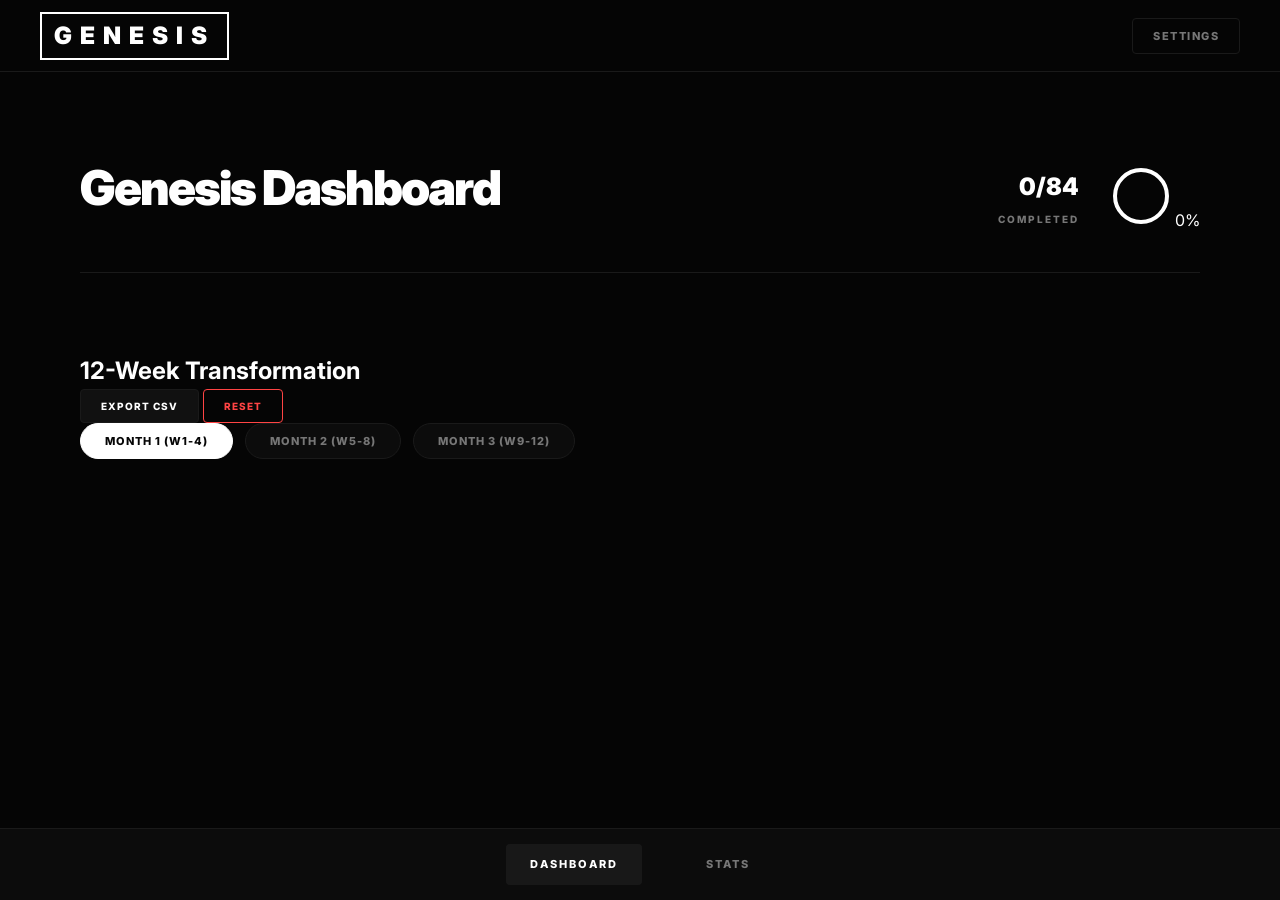
==== index.html @ cfb437d1 "Update UI with Month Tabs and incorporate 12-week plan with YouTube links" ====
<!DOCTYPE html>
<html lang="en">
<head>
    <meta charset="UTF-8">
    <meta name="viewport" content="width=device-width, initial-scale=1.0">
    <title>Genesis</title>
    <link rel="preconnect" href="https://fonts.googleapis.com">
    <link rel="preconnect" href="https://fonts.gstatic.com" crossorigin>
    <link href="https://fonts.googleapis.com/css2?family=Inter:wght@300;400;500;600;700;800&family=JetBrains+Mono:wght@400;500&display=swap" rel="stylesheet">
    <link rel="stylesheet" href="style.css">
    <link rel="manifest" href="manifest.json">
    <meta name="theme-color" content="#050505">
    <link rel="icon" href="https://cdn-icons-png.flaticon.com/512/32/32339.png">
</head>
<body class="dark-theme">
    <div class="app-container">
        <header class="top-navbar">
            <div class="nav-content">
                <div class="logo">
                    <span class="logo-text">GENESIS</span>
                </div>
                
                <div class="nav-actions-right">
                    <button class="nav-item nav-settings-btn" data-view="settings" onclick="if(window.switchView) window.switchView('settings')" title="Settings">
                        Settings
                    </button>
                </div>
            </div>
        </header>

        <!-- Persistent Bottom Navigation for Mobile/Android -->
        <nav class="bottom-nav">
            <a href="#" class="nav-item active" data-view="dashboard">
                <span class="nav-label">Dashboard</span>
            </a>
            <a href="#" class="nav-item" data-view="stats">
                <span class="nav-label">Stats</span>
            </a>
        </nav>

        <main class="main-content">
            <header class="top-header">
                <div class="header-left">
                    <h1>Genesis Dashboard</h1>
                    <p class="date-display" id="current-date"></p>
                </div>
                <div class="header-right">
                    <div class="progress-stats">
                        <div class="stat-group">
                            <span class="stat-value" id="total-completed">0/84</span>
                            <span class="stat-label">Completed</span>
                        </div>
                        <div class="progress-ring-container">
                            <svg class="progress-ring" width="60" height="60">
                                <circle class="progress-ring-bg" stroke="currentColor" stroke-width="4" fill="transparent" r="26" cx="30" cy="30"/>
                                <circle class="progress-ring-fill" id="progress-circle" stroke="currentColor" stroke-width="4" fill="transparent" r="26" cx="30" cy="30" stroke-dasharray="163.36" stroke-dashoffset="163.36"/>
                            </svg>
                            <span class="progress-percentage" id="progress-percent">0%</span>
                        </div>
                    </div>
                </div>
            </header>

            <section class="dashboard-view view-section" id="dashboard-view">
                <div class="view-header">
                    <h2>12-Week Transformation</h2>
                    <div class="view-actions">
                        <button class="btn btn-secondary" id="export-csv">
                            Export CSV
                        </button>
                        <button class="btn btn-danger-outline" id="reset-all">
                            Reset
                        </button>
                    </div>
                </div>

                <div class="month-tabs" id="dashboard-month-tabs">
                    <button class="month-tab active" data-month="1">Month 1 (W1-4)</button>
                    <button class="month-tab" data-month="2">Month 2 (W5-8)</button>
                    <button class="month-tab" data-month="3">Month 3 (W9-12)</button>
                </div>

                <div class="weeks-grid" id="tracker-body">
                    <!-- JS will inject weeks here -->
                </div>
            </section>

            <section class="stats-view view-section" id="stats-view" style="display: none;">
                <div class="view-header">
                    <h2>Performance Analytics</h2>
                </div>
                
                <div class="stats-grid">
                    <div class="stat-card">
                        <div class="stat-card-header">Weekly Consistency</div>
                        <div class="week-chart" id="weekly-consistency-chart">
                            <!-- JS will inject bars -->
                        </div>
                    </div>
                    
                    <div class="stat-card">
                        <div class="stat-card-header">Focus Distribution</div>
                        <div class="focus-list" id="focus-distribution">
                            <!-- JS will inject distribution -->
                        </div>
                    </div>

                    <div class="stat-card total-summary">
                        <div class="summary-item">
                            <span class="summary-label">Total Workouts</span>
                            <span class="summary-value" id="stat-total-workouts">0</span>
                        </div>
                        <div class="summary-item">
                            <span class="summary-label">Completion Rate</span>
                            <span class="summary-value" id="stat-completion-rate">0%</span>
                        </div>
                        <div class="summary-item">
                            <span class="summary-label">Best Streak</span>
                            <span class="summary-value" id="stat-best-streak">0 Days</span>
                        </div>
                    </div>
                </div>
            </section>

            <section class="settings-view view-section" id="settings-view" style="display: none;">
                <div class="view-header">
                    <h2>User Settings</h2>
                </div>

                <div class="settings-container">
                    <div class="settings-group">
                        <h3>Profile</h3>
                        <div class="setting-item">
                            <label>User Name</label>
                            <input type="text" id="user-name-input" placeholder="Enter your name">
                        </div>
                        <div class="setting-item">
                            <label>Fitness Goal</label>
                            <select id="fitness-goal-select">
                                <option value="strength">Strength Building</option>
                                <option value="weight-loss">Weight Loss</option>
                                <option value="endurance">Endurance</option>
                                <option value="maintenance">General Health</option>
                            </select>
                        </div>
                    </div>

                    <div class="settings-group">
                        <h3>Preferences</h3>
                        <div class="setting-item">
                            <span>Theme Mode</span>
                            <button id="theme-toggle" class="theme-toggle">
                                <span class="toggle-icon">Dark Mode</span>
                            </button>
                        </div>
                        <div class="setting-item">
                            <span>Notifications</span>
                            <label class="switch">
                                <input type="checkbox" id="notif-toggle">
                                <span class="slider round"></span>
                            </label>
                        </div>
                        <div class="setting-item">
                            <span>Test Setup</span>
                            <button class="btn btn-secondary" id="test-notif" style="font-size: 10px; padding: 4px 12px;">Send Test Notification</button>
                        </div>
                    </div>

                    <div class="settings-actions">
                        <button class="btn btn-primary" id="save-settings">Save Changes</button>
                    </div>
                </div>
            </section>
        </main>
    </div>

    <!-- Modals -->
    <div id="notes-modal" class="modal">
        <div class="modal-content">
            <div class="modal-header">
                <h3>Add Workout Notes</h3>
                <button class="close-modal">&times;</button>
            </div>
            <div class="modal-body">
                <p id="modal-day-info"></p>
                <textarea id="day-notes" placeholder="How did it go? (Sets, reps, energy levels...)"></textarea>
            </div>
            <div class="modal-footer">
                <button class="btn btn-secondary close-modal">Cancel</button>
                <button class="btn btn-primary" id="save-notes">Save Notes</button>
            </div>
        </div>
    </div>

    <div id="details-modal" class="modal">
        <div class="modal-content">
            <div class="modal-header">
                <h3 id="details-title">Workout Details</h3>
                <button class="close-modal">&times;</button>
            </div>
            <div class="modal-body">
                <div id="exercise-list-container" class="exercise-list">
                    <!-- Exercises will be injected here -->
                </div>
            </div>
            <div class="modal-footer">
                <button class="btn btn-primary close-modal">Got it!</button>
            </div>
        </div>
    </div>

    <script src="script.js"></script>
</body>
</html>
---- style.css ----
:root {
    /* Colors - Genesis Minimalist */
    --bg-primary: #050505;
    --bg-secondary: #0c0c0c;
    --bg-tertiary: #111111;
    --text-primary: #ffffff;
    --text-secondary: #777777;
    --accent: #ffffff;
    --accent-dim: rgba(255, 255, 255, 0.05);
    --success: #00ff88;
    --danger: #ff4444;
    --border: #1a1a1a;
    --shadow: 0 4px 20px rgba(0, 0, 0, 0.5);
    
    /* Layout */
    --radius: 4px;
    --transition: all 0.2s cubic-bezier(0.4, 0, 0.2, 1);
}

.light-theme {
    --bg-primary: #ffffff;
    --bg-secondary: #fafafa;
    --bg-tertiary: #f0f0f0;
    --text-primary: #000000;
    --text-secondary: #888888;
    --accent: #000000;
    --accent-dim: rgba(0, 0, 0, 0.03);
    --border: #eeeeee;
    --shadow: 0 4px 15px rgba(0, 0, 0, 0.05);
}

* {
    margin: 0;
    padding: 0;
    box-sizing: border-box;
    font-family: 'Inter', system-ui, -apple-system, sans-serif;
}

body {
    background-color: var(--bg-primary);
    color: var(--text-primary);
    line-height: 1.5;
    -webkit-font-smoothing: antialiased;
}

/* Navbar */
.top-navbar {
    background-color: var(--bg-primary);
    border-bottom: 1px solid var(--border);
    position: sticky;
    top: 0;
    z-index: 100;
    height: 72px;
    padding: 0 40px;
}

.nav-content {
    max-width: 1200px;
    margin: 0 auto;
    height: 100%;
    display: flex;
    align-items: center;
    justify-content: space-between;
}

.logo {
    font-weight: 900;
    letter-spacing: 8px;
    font-size: 24px;
    color: var(--text-primary);
    text-transform: uppercase;
}

.logo-text {
    border: 2px solid var(--text-primary);
    padding: 4px 12px;
    display: inline-block;
}

/* Bottom Nav Bar (Mobile & Desktop) */
.bottom-nav {
    position: fixed;
    bottom: 0;
    left: 0;
    width: 100%;
    background-color: var(--bg-secondary);
    border-top: 1px solid var(--border);
    height: 72px;
    display: flex;
    justify-content: center;
    align-items: center;
    z-index: 1000;
    gap: 40px;
}

.bottom-nav .nav-item {
    text-decoration: none;
    color: var(--text-secondary);
    font-size: 11px;
    font-weight: 800;
    text-transform: uppercase;
    letter-spacing: 2px;
    transition: var(--transition);
    padding: 12px 24px;
    border-radius: 4px;
}

.bottom-nav .nav-item:hover, .bottom-nav .nav-item.active {
    color: var(--text-primary);
    background-color: var(--accent-dim);
}

.nav-actions-right {
    display: flex;
    align-items: center;
}

.nav-settings-btn {
    background: none;
    border: 1px solid var(--border);
    color: var(--text-secondary);
    padding: 10px 20px;
    border-radius: 4px;
    font-size: 11px;
    font-weight: 800;
    text-transform: uppercase;
    letter-spacing: 1.5px;
    cursor: pointer;
    transition: var(--transition);
}

.nav-settings-btn:hover {
    color: var(--text-primary);
    border-color: var(--text-primary);
    background-color: var(--accent-dim);
}

/* Main Content */
.main-content {
    padding: 80px 40px 120px 40px;
    max-width: 1200px;
    margin: 0 auto;
    width: 100%;
}

.top-header {
    display: flex;
    justify-content: space-between;
    align-items: flex-end;
    margin-bottom: 80px;
    border-bottom: 1px solid var(--border);
    padding-bottom: 40px;
}

h1 {
    font-size: 48px;
    font-weight: 900;
    letter-spacing: -2px;
}

.date-display {
    color: var(--text-secondary);
    font-size: 14px;
    font-weight: 500;
    margin-top: 8px;
}

.progress-stats {
    display: flex;
    align-items: center;
    gap: 32px;
}

.stat-group {
    text-align: right;
}

.stat-value {
    font-size: 24px;
    font-weight: 900;
    display: block;
}

.stat-label {
    font-size: 10px;
    text-transform: uppercase;
    color: var(--text-secondary);
    letter-spacing: 2px;
    font-weight: 800;
}

/* Grid & Cards */
.weeks-grid {
    display: grid;
    grid-template-columns: repeat(auto-fill, minmax(450px, 1fr));
    gap: 40px;
}

.week-container {
    background-color: var(--bg-secondary);
    border: 1px solid var(--border);
    padding: 32px;
    border-radius: var(--radius);
}

.week-container h2 {
    font-size: 11px;
    text-transform: uppercase;
    letter-spacing: 3px;
    margin-bottom: 32px;
    display: flex;
    justify-content: space-between;
    color: var(--text-secondary);
    font-weight: 800;
}

.week-progress-mini {
    color: var(--text-primary);
    background-color: var(--bg-tertiary);
    padding: 4px 12px;
    border-radius: 20px;
}

/* Day Rows */
.day-list {
    display: flex;
    flex-direction: column;
    gap: 12px;
}

.day-row {
    padding: 16px 24px;
    border-radius: 4px;
    display: flex;
    align-items: center;
    gap: 20px;
    cursor: pointer;
    transition: var(--transition);
    border: 1px solid transparent;
    background-color: var(--bg-tertiary);
}

.day-row:hover {
    border-color: var(--text-secondary);
}

.day-row.completed {
    background-color: var(--bg-secondary);
    border-color: var(--border);
    opacity: 0.4;
}

.checkbox-custom {
    width: 20px;
    height: 20px;
    border: 2px solid var(--text-secondary);
    border-radius: 2px;
    display: flex;
    align-items: center;
    justify-content: center;
    transition: var(--transition);
}

.day-row.completed .checkbox-custom {
    background-color: var(--text-primary);
    border-color: var(--text-primary);
}

.checkbox-custom::after {
    content: '';
    width: 4px;
    height: 8px;
    border: solid var(--bg-primary);
    border-width: 0 2px 2px 0;
    transform: rotate(45deg);
    display: none;
    margin-bottom: 2px;
}

.day-row.completed .checkbox-custom::after {
    display: block;
}

.day-content {
    flex-grow: 1;
}

.day-header {
    display: flex;
    justify-content: space-between;
    align-items: center;
}

.day-title {
    font-size: 15px;
    font-weight: 800;
    letter-spacing: -0.3px;
}

.day-focus {
    font-size: 12px;
    color: var(--text-secondary);
    font-weight: 600;
}

.action-btn {
    background: none;
    border: none;
    color: var(--text-secondary);
    font-size: 9px;
    font-weight: 900;
    text-transform: uppercase;
    letter-spacing: 1.5px;
    cursor: pointer;
    padding: 6px 12px;
    border-radius: 2px;
    border: 1px solid var(--border);
}

.action-btn:hover {
    color: var(--text-primary);
    border-color: var(--text-primary);
}

/* Plan View */
.plan-grid {
    display: grid;
    grid-template-columns: 1fr 1fr;
    gap: 32px;
    margin-bottom: 48px;
}

.plan-card {
    background-color: var(--bg-secondary);
    padding: 32px;
    border: 1px solid var(--border);
    border-radius: var(--radius);
}

.plan-card-header {
    font-size: 11px;
    text-transform: uppercase;
    letter-spacing: 2px;
    color: var(--text-secondary);
    font-weight: 800;
    margin-bottom: 24px;
    border-bottom: 1px solid var(--border);
    padding-bottom: 12px;
}

.priority-list {
    list-style: none;
    display: grid;
    grid-template-columns: 1fr 1fr;
    gap: 12px;
}

.priority-list li {
    font-size: 13px;
    font-weight: 700;
    color: var(--text-primary);
}

.priority-list li::before {
    content: "→ ";
    color: var(--text-secondary);
}

.critique-content p {
    font-size: 12px;
    margin-bottom: 8px;
    color: var(--text-secondary);
    line-height: 1.6;
}

.critique-content strong {
    color: var(--text-primary);
}

.weekly-schedule-grid {
    display: grid;
    grid-template-columns: repeat(auto-fill, minmax(280px, 1fr));
    gap: 20px;
}

.schedule-day {
    background-color: var(--bg-tertiary);
    padding: 24px;
    border: 1px solid var(--border);
    border-radius: var(--radius);
}

.day-name {
    font-size: 16px;
    font-weight: 900;
    margin-bottom: 12px;
}

.day-focus-tag {
    font-size: 10px;
    text-transform: uppercase;
    letter-spacing: 1px;
    font-weight: 800;
    background-color: var(--bg-secondary);
    padding: 4px 10px;
    border-radius: 4px;
    display: inline-block;
    margin-bottom: 16px;
    border: 1px solid var(--border);
}

.day-focus-tag.cardio { color: #44aaff; border-color: rgba(68, 170, 255, 0.2); }
.day-focus-tag.recovery { color: #ffaa44; border-color: rgba(255, 170, 68, 0.2); }
.day-focus-tag.rest { color: var(--success); border-color: rgba(0, 255, 136, 0.2); }

.day-exercises {
    font-size: 12px;
    color: var(--text-secondary);
    font-weight: 500;
    line-height: 1.5;
}

/* Stats */
.stats-grid {
    display: grid;
    grid-template-columns: 1fr 1fr;
    gap: 40px;
}

.stat-card {
    background-color: var(--bg-secondary);
    padding: 40px;
    border: 1px solid var(--border);
    border-radius: var(--radius);
}

.stat-card-header {
    font-size: 11px;
    text-transform: uppercase;
    letter-spacing: 2px;
    color: var(--text-secondary);
    font-weight: 800;
    margin-bottom: 32px;
}

.week-chart {
    display: flex;
    align-items: flex-end;
    gap: 8px;
    height: 120px;
}

.chart-bar-container {
    flex: 1;
    height: 100%;
    display: flex;
    flex-direction: column;
    justify-content: flex-end;
}

.chart-bar {
    width: 100%;
    background-color: var(--bg-tertiary);
    transition: var(--transition);
}

.chart-bar.active {
    background-color: var(--text-primary);
}

.chart-label {
    font-size: 9px;
    text-align: center;
    margin-top: 12px;
    color: var(--text-secondary);
    font-weight: 700;
}

.focus-list {
    display: flex;
    flex-direction: column;
    gap: 20px;
}

.focus-item {
    display: flex;
    flex-direction: column;
    gap: 8px;
}

.focus-info {
    display: flex;
    justify-content: space-between;
    font-size: 11px;
    font-weight: 700;
    text-transform: uppercase;
    letter-spacing: 1px;
}

.focus-bar-bg {
    height: 4px;
    background-color: var(--bg-tertiary);
}

.focus-bar-fill {
    height: 100%;
    background-color: var(--text-primary);
    transition: width 0.8s ease;
}

.total-summary {
    display: flex;
    flex-direction: column;
    gap: 24px;
}

.summary-item {
    display: flex;
    justify-content: space-between;
    align-items: center;
    border-bottom: 1px solid var(--border);
    padding-bottom: 12px;
}

.summary-label {
    font-size: 11px;
    text-transform: uppercase;
    letter-spacing: 1px;
    color: var(--text-secondary);
    font-weight: 700;
}

.summary-value {
    font-size: 16px;
    font-weight: 900;
}

/* Settings */
.settings-container {
    display: flex;
    flex-direction: column;
    gap: 40px;
    max-width: 600px;
}

.settings-group {
    background-color: var(--bg-secondary);
    border: 1px solid var(--border);
    padding: 32px;
    border-radius: var(--radius);
}

.settings-group h3 {
    font-size: 11px;
    text-transform: uppercase;
    letter-spacing: 2px;
    color: var(--text-secondary);
    margin-bottom: 32px;
    border-bottom: 1px solid var(--border);
    padding-bottom: 12px;
    font-weight: 800;
}

.setting-item {
    display: flex;
    justify-content: space-between;
    align-items: center;
    margin-bottom: 24px;
}

.setting-item label {
    font-size: 11px;
    text-transform: uppercase;
    letter-spacing: 1px;
    color: var(--text-secondary);
    font-weight: 700;
}

.setting-item input, .setting-item select {
    background-color: var(--bg-tertiary);
    border: 1px solid var(--border);
    color: var(--text-primary);
    padding: 12px;
    border-radius: 4px;
    outline: none;
    font-size: 13px;
    font-weight: 600;
}

.theme-toggle {
    background: var(--bg-tertiary);
    border: 1px solid var(--border);
    color: var(--text-primary);
    padding: 8px 16px;
    border-radius: 4px;
    font-size: 10px;
    font-weight: 800;
    text-transform: uppercase;
    cursor: pointer;
}

.switch {
    position: relative;
    display: inline-block;
    width: 40px;
    height: 20px;
}

.switch input { opacity: 0; width: 0; height: 0; }

.slider {
    position: absolute;
    cursor: pointer;
    top: 0; left: 0; right: 0; bottom: 0;
    background-color: var(--bg-tertiary);
    transition: .4s;
    border: 1px solid var(--border);
}

.slider:before {
    position: absolute;
    content: "";
    height: 12px; width: 12px;
    left: 4px; bottom: 3px;
    background-color: var(--text-secondary);
    transition: .4s;
}

input:checked + .slider { background-color: var(--text-primary); }
input:checked + .slider:before { transform: translateX(18px); background-color: var(--bg-primary); }

.btn-primary {
    background-color: var(--text-primary);
    color: var(--bg-primary);
    border: none;
    padding: 14px 32px;
    font-weight: 900;
    text-transform: uppercase;
    letter-spacing: 2px;
    cursor: pointer;
    border-radius: 4px;
    font-size: 11px;
    transition: var(--transition);
}

.btn-primary:hover {
    background-color: var(--text-secondary);
}

.btn-secondary {
    background-color: var(--bg-tertiary);
    color: var(--text-primary);
    border: 1px solid var(--border);
    padding: 10px 20px;
    font-weight: 800;
    text-transform: uppercase;
    letter-spacing: 1px;
    font-size: 10px;
    border-radius: 4px;
    cursor: pointer;
}

.btn-danger-outline {
    background: none;
    border: 1px solid var(--danger);
    color: var(--danger);
    padding: 10px 20px;
    font-weight: 800;
    text-transform: uppercase;
    letter-spacing: 1px;
    font-size: 10px;
    border-radius: 4px;
    cursor: pointer;
}

/* Modal Styles Enhancements */
.section-label-modal {
    font-size: 11px;
    font-weight: 800;
    color: var(--text-secondary);
    text-transform: uppercase;
    letter-spacing: 2px;
    margin: 24px 0 12px;
    padding-bottom: 8px;
    border-bottom: 1px solid var(--border);
}

.exercise-item-new {
    background-color: var(--bg-tertiary);
    padding: 16px;
    border-radius: 4px;
    margin-bottom: 8px;
    border: 1px solid var(--border);
}

.ex-main-info {
    display: flex;
    justify-content: space-between;
    align-items: flex-start;
    margin-bottom: 4px;
}

.ex-name {
    font-weight: 800;
    font-size: 15px;
    color: var(--text-primary);
}

.ex-detail {
    font-size: 12px;
    color: var(--text-secondary);
    font-weight: 600;
}

.ex-note {
    font-size: 11px;
    color: var(--text-secondary);
    font-style: italic;
    margin-bottom: 12px;
}

.ex-video-link {
    display: inline-flex;
    align-items: center;
    gap: 6px;
    font-size: 10px;
    font-weight: 800;
    text-transform: uppercase;
    letter-spacing: 1px;
    color: #CC0000;
    text-decoration: none;
    background: #FCEBEB;
    padding: 6px 12px;
    border-radius: 20px;
    transition: var(--transition);
    border: none;
    margin-top: 8px;
}

.ex-video-link::before {
    content: "▶";
    font-size: 9px;
}

.ex-video-link:hover {
    background: #F7C1C1;
}

.dark-theme .ex-video-link {
    background: #3a0d0d;
    color: #ff9999;
}

.dark-theme .ex-video-link:hover {
    background: #5a1414;
}

/* Month Tabs */
.month-tabs {
    display: flex;
    gap: 12px;
    margin-bottom: 32px;
    flex-wrap: wrap;
}

.month-tab {
    background-color: var(--bg-secondary);
    border: 1px solid var(--border);
    color: var(--text-secondary);
    padding: 10px 24px;
    border-radius: 24px;
    font-size: 11px;
    font-weight: 800;
    text-transform: uppercase;
    letter-spacing: 1px;
    cursor: pointer;
    transition: var(--transition);
}

.month-tab:hover {
    background-color: var(--bg-tertiary);
    color: var(--text-primary);
}

.month-tab.active {
    background-color: var(--text-primary);
    color: var(--bg-primary);
    border-color: var(--text-primary);
}

.gear-row-modal {
    margin-bottom: 20px;
}

.gear-tag {
    font-size: 10px;
    padding: 2px 8px;
    border-radius: 4px;
    background: var(--bg-tertiary);
    border: 1px solid var(--border);
    color: var(--text-secondary);
    font-weight: 700;
    text-transform: uppercase;
}

.tip-box-modal {
    background: var(--accent-dim);
    border-left: 2px solid var(--text-primary);
    padding: 16px;
    margin-top: 32px;
    font-size: 13px;
    color: var(--text-secondary);
    line-height: 1.6;
    border-radius: 0 4px 4px 0;
}

.rest-block {
    text-align: center;
    padding: 40px 0;
}

/* Modals */
.modal {
    display: none;
    position: fixed;
    top: 0;
    left: 0;
    width: 100%;
    height: 100%;
    background-color: rgba(0, 0, 0, 0.95);
    z-index: 1000;
    overflow-y: auto;
}

.modal-content {
    background-color: var(--bg-primary);
    width: 95%;
    max-width: 600px;
    margin: 60px auto;
    padding: 48px;
    border: 1px solid var(--border);
    border-radius: var(--radius);
}

/* Mobile Navigation & Responsive */
@media (max-width: 768px) {
    .top-navbar { padding: 0 20px; height: 64px; }
    .logo { letter-spacing: 3px; font-size: 16px; }
    .bottom-nav {
        height: 64px;
        gap: 0;
        justify-content: space-around;
    }
    .nav-item { flex: 1; display: flex; align-items: center; justify-content: center; font-size: 9px; padding: 12px 0; }
    .main-content { padding: 40px 20px 100px 20px; }
    .top-header { flex-direction: column; align-items: flex-start; margin-bottom: 40px; }
    h1 { font-size: 32px; }
    .weeks-grid { grid-template-columns: 1fr; }
    .stats-grid { grid-template-columns: 1fr; }
    .plan-grid { grid-template-columns: 1fr; }
    .priority-list { grid-template-columns: 1fr; }
    .modal-content { padding: 32px 24px; margin-top: 40px; }
    .nav-settings-btn { padding: 6px 12px; font-size: 9px; }
}
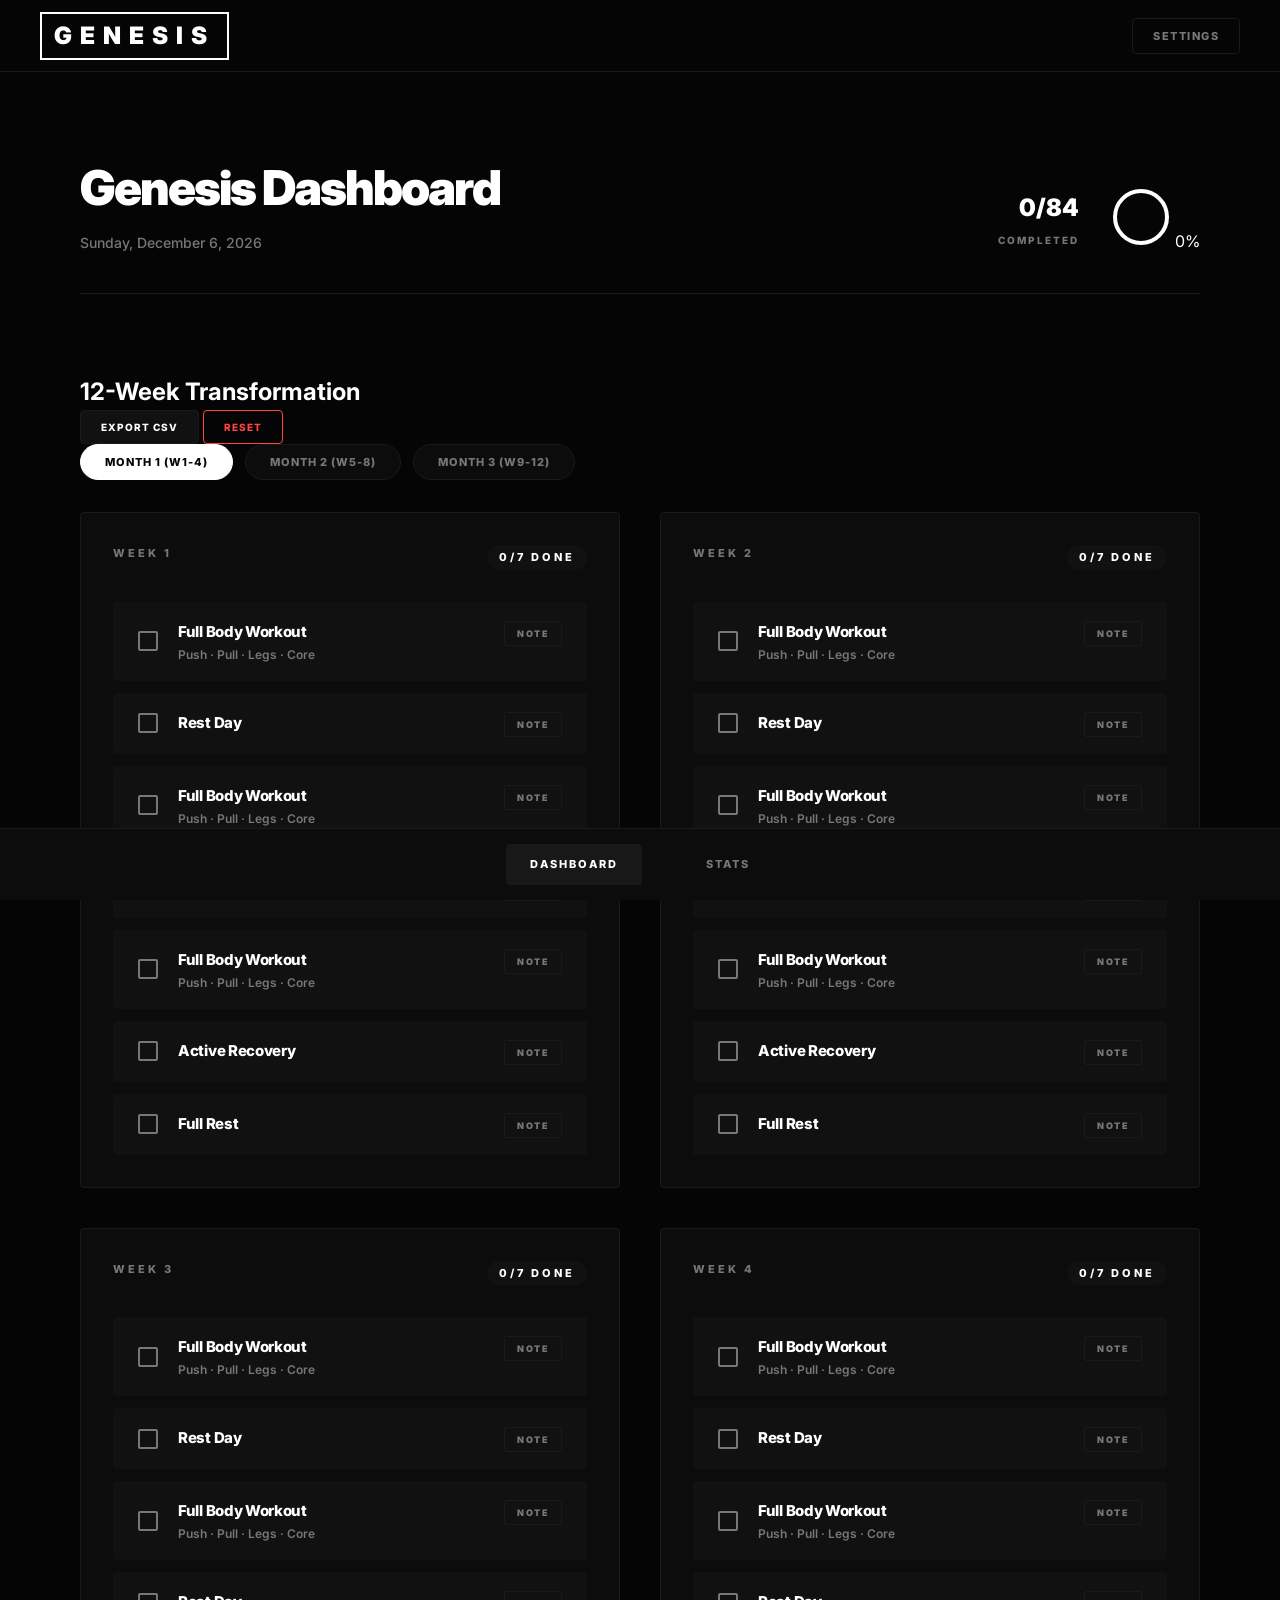
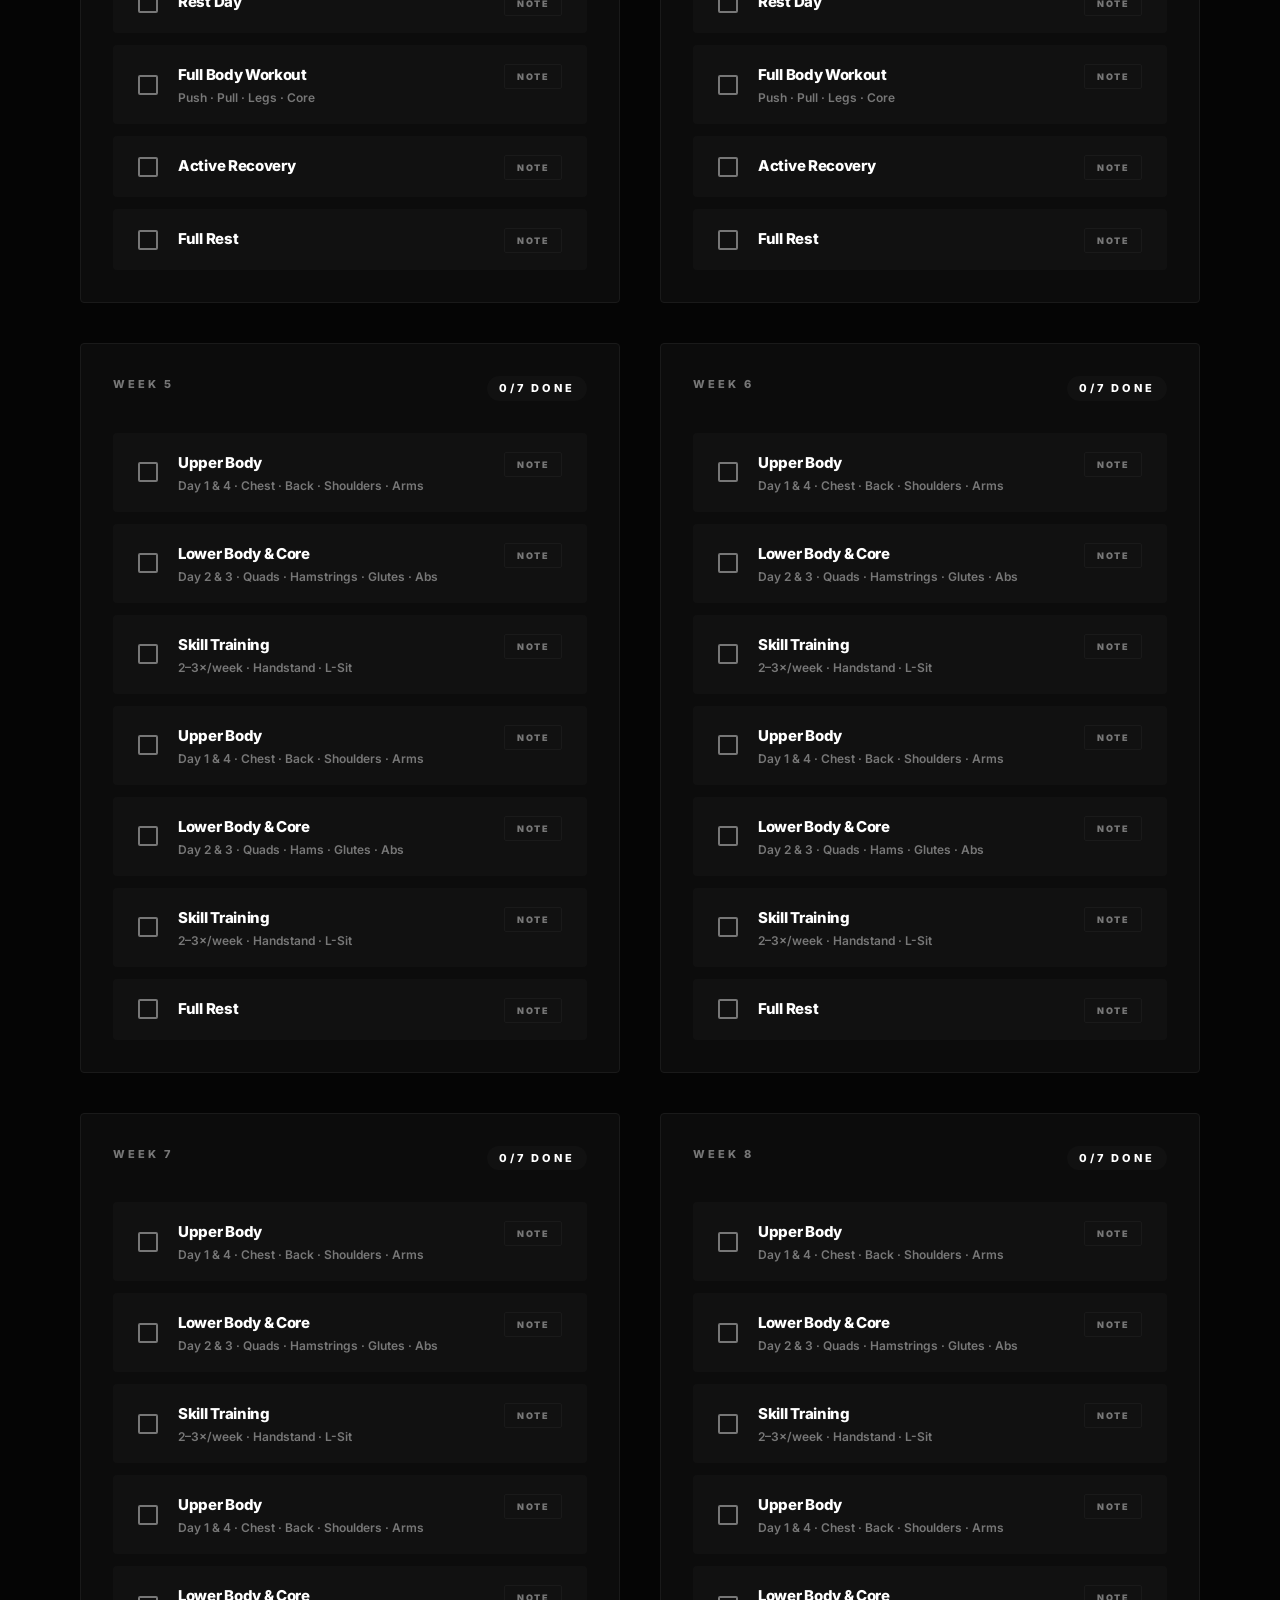
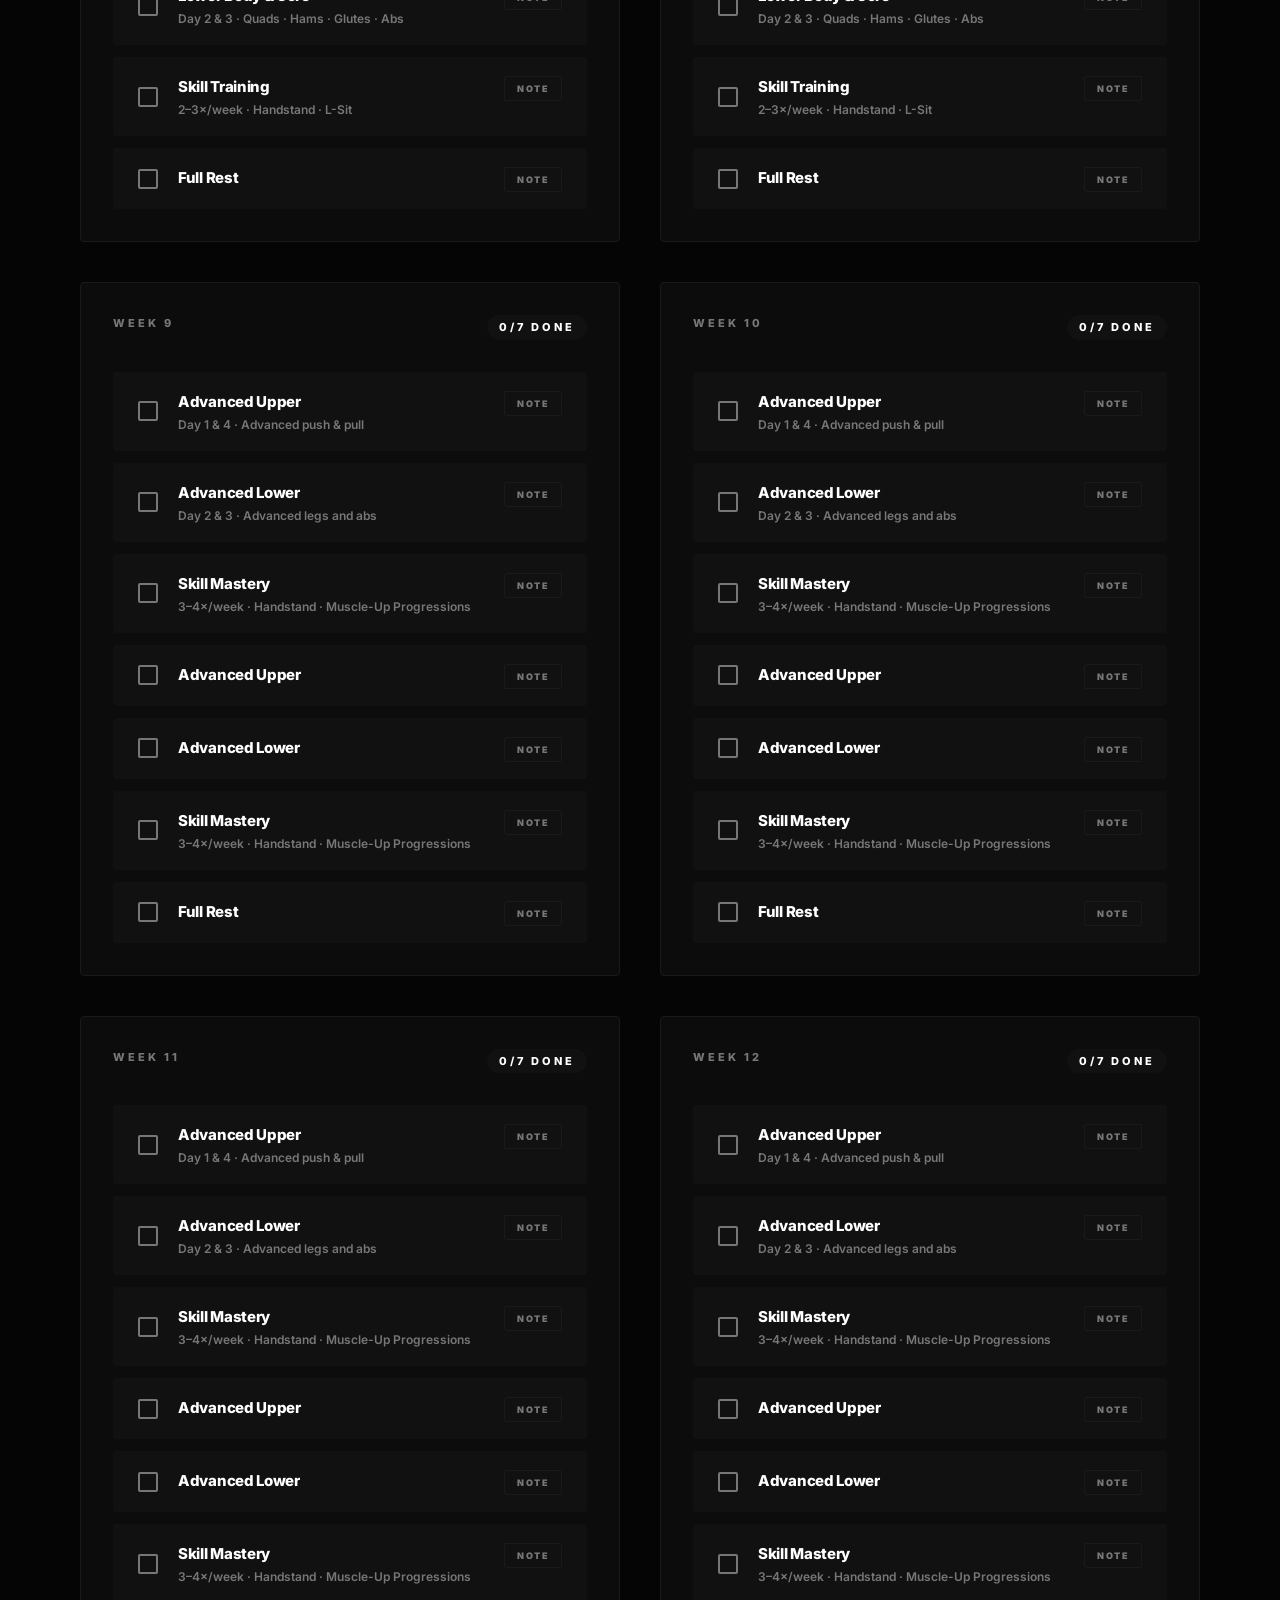
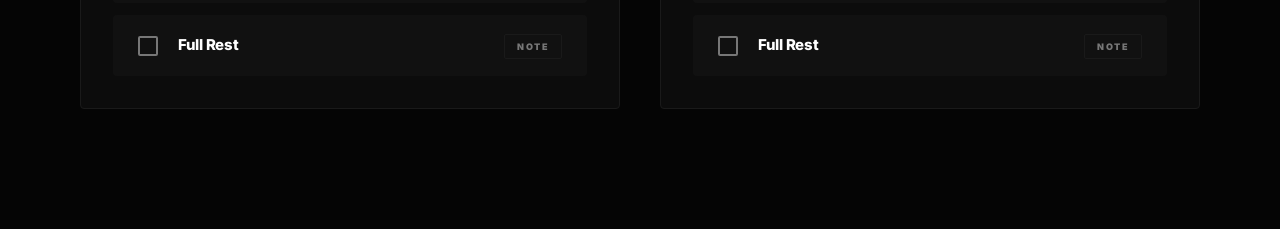
==== commit 3e8a0a1a: "Upgrade to 12-Week Transformation Plan and update documentation" ====
--- a/index.html
+++ b/index.html
@@ -3,7 +3,8 @@
 <head>
     <meta charset="UTF-8">
     <meta name="viewport" content="width=device-width, initial-scale=1.0">
-    <title>Genesis</title>
+    <title>Genesis - 12-Week Transformation</title>
+    <!-- Version 1.1 - 12-Week Transformation Heartbeat -->
     <link rel="preconnect" href="https://fonts.googleapis.com">
     <link rel="preconnect" href="https://fonts.gstatic.com" crossorigin>
     <link href="https://fonts.googleapis.com/css2?family=Inter:wght@300;400;500;600;700;800&family=JetBrains+Mono:wght@400;500&display=swap" rel="stylesheet">
@@ -211,4 +212,4 @@
 
     <script src="script.js"></script>
 </body>
-</html>
+</html>
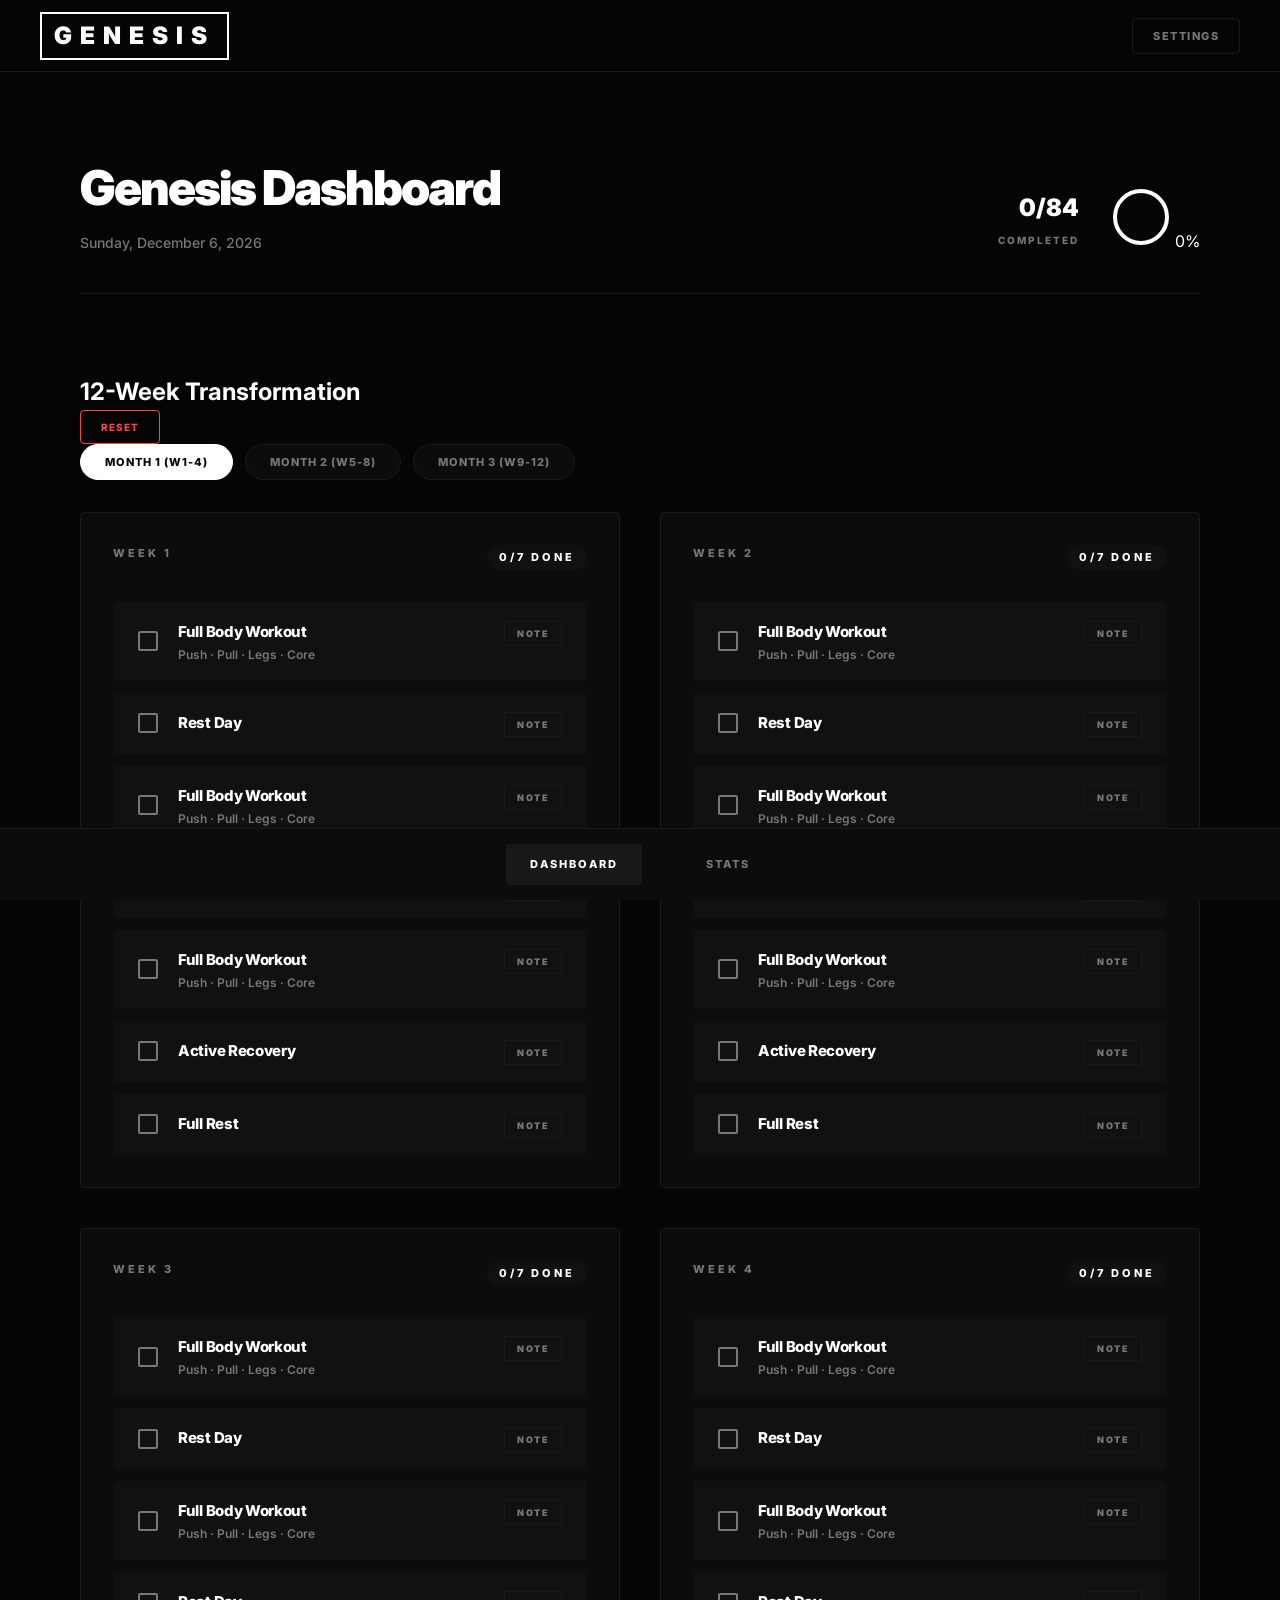
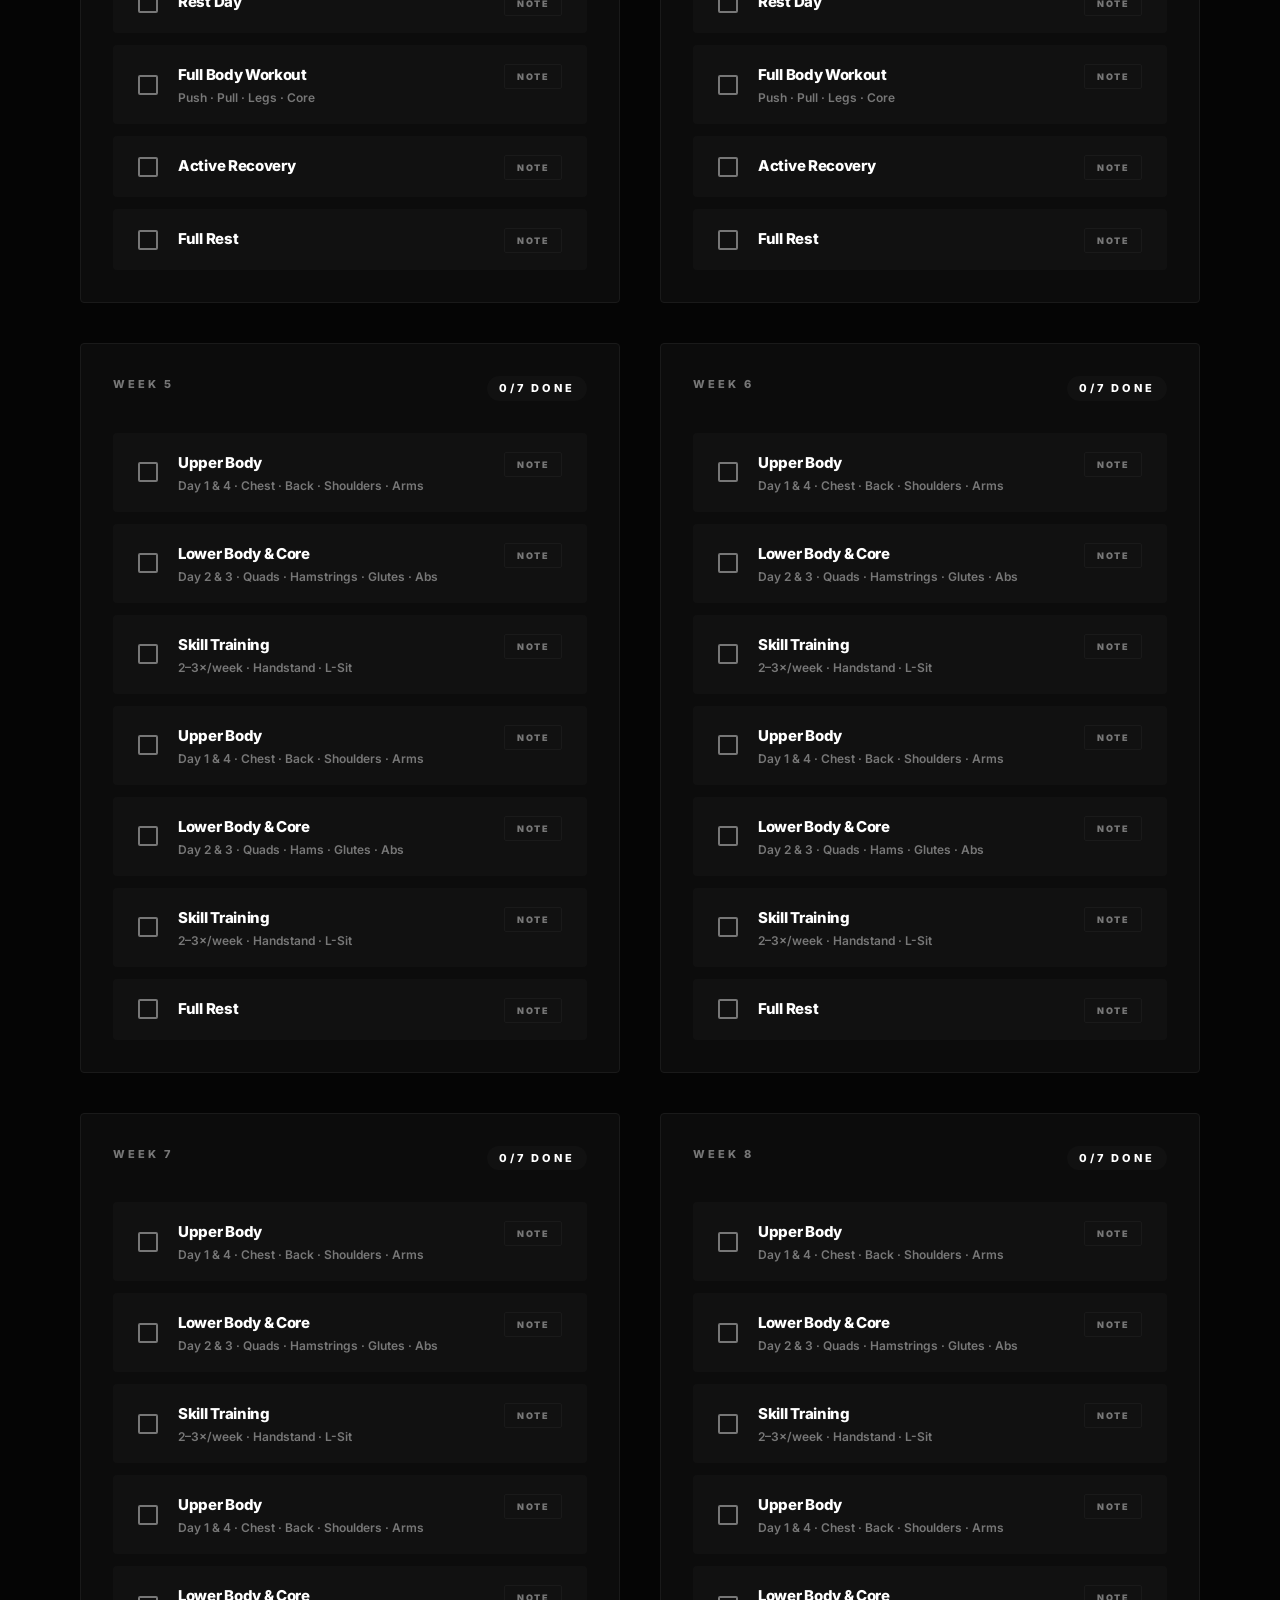
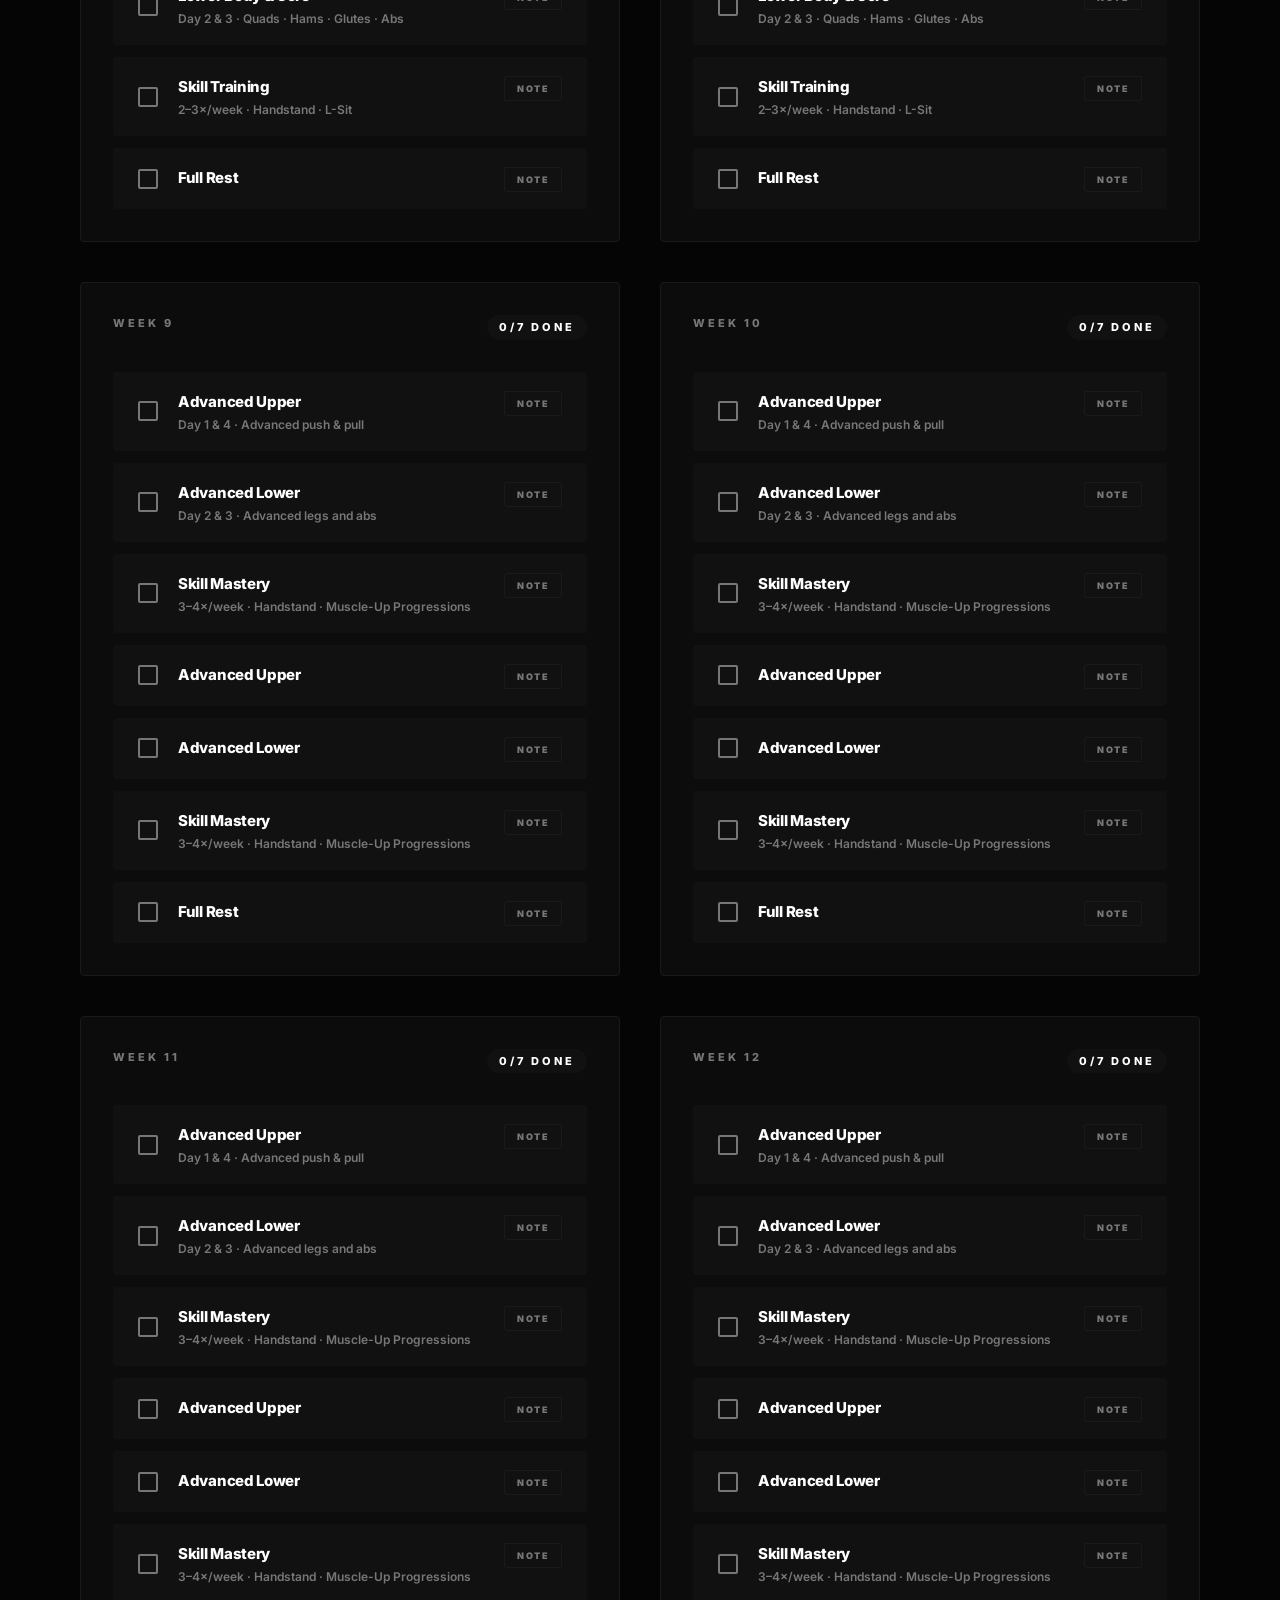
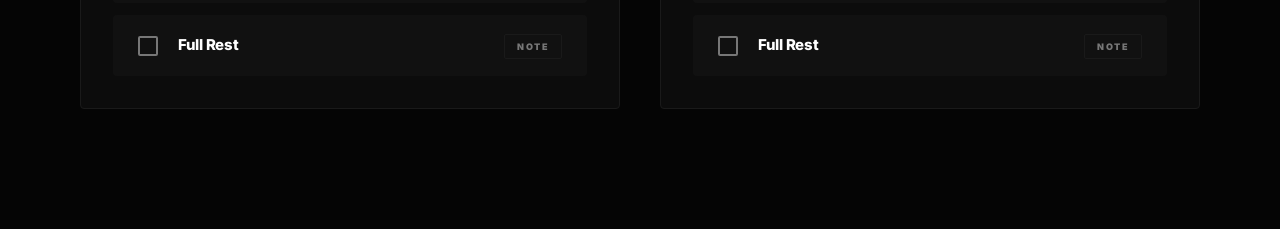
==== commit 01808ace: "Remove Export to CSV feature" ====
--- a/index.html
+++ b/index.html
@@ -66,9 +66,6 @@
                 <div class="view-header">
                     <h2>12-Week Transformation</h2>
                     <div class="view-actions">
-                        <button class="btn btn-secondary" id="export-csv">
-                            Export CSV
-                        </button>
                         <button class="btn btn-danger-outline" id="reset-all">
                             Reset
                         </button>
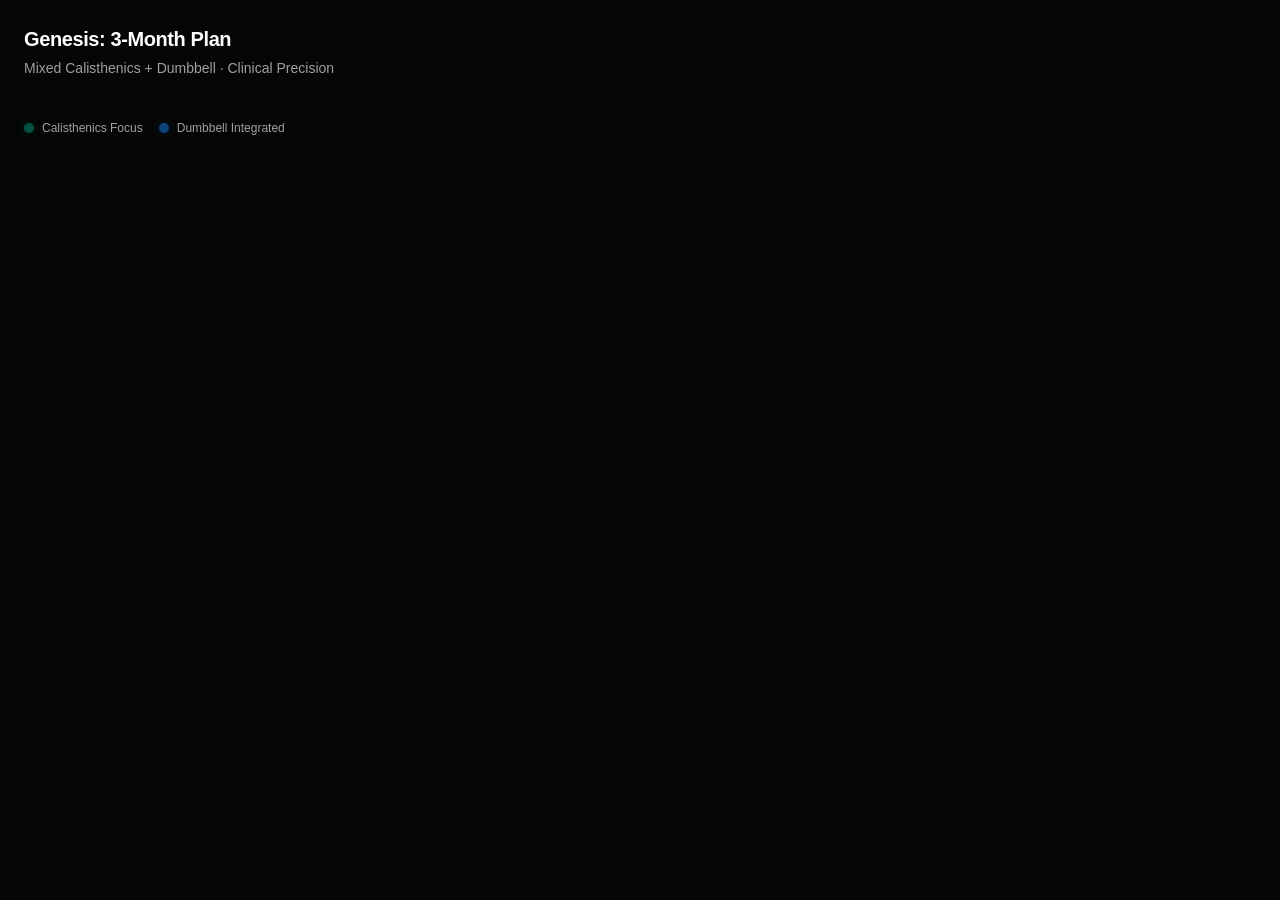
==== commit 886875f0: "Replace index.html with new 3-month plan content" ====
--- a/index.html
+++ b/index.html
@@ -1,212 +1,403 @@
+
 <!DOCTYPE html>
 <html lang="en">
 <head>
-    <meta charset="UTF-8">
-    <meta name="viewport" content="width=device-width, initial-scale=1.0">
-    <title>Genesis - 12-Week Transformation</title>
-    <!-- Version 1.1 - 12-Week Transformation Heartbeat -->
-    <link rel="preconnect" href="https://fonts.googleapis.com">
-    <link rel="preconnect" href="https://fonts.gstatic.com" crossorigin>
-    <link href="https://fonts.googleapis.com/css2?family=Inter:wght@300;400;500;600;700;800&family=JetBrains+Mono:wght@400;500&display=swap" rel="stylesheet">
-    <link rel="stylesheet" href="style.css">
-    <link rel="manifest" href="manifest.json">
-    <meta name="theme-color" content="#050505">
-    <link rel="icon" href="https://cdn-icons-png.flaticon.com/512/32/32339.png">
+<meta charset="UTF-8">
+<meta name="viewport" content="width=device-width, initial-scale=1.0">
+<title>Genesis - 3-Month Calisthenics + Dumbbell Program</title>
+<style>
+:root {
+  --color-background-primary: #050505;
+  --color-background-secondary: #121212;
+  --color-text-primary: #ffffff;
+  --color-text-secondary: #a0a0a0;
+  --color-text-tertiary: #666666;
+  --color-border-primary: #333333;
+  --color-border-secondary: #222222;
+  --color-border-tertiary: #1a1a1a;
+}
+
+* { box-sizing: border-box; margin: 0; padding: 0; }
+body { 
+  font-family: 'Inter', -apple-system, BlinkMacSystemFont, "Segoe UI", Roboto, sans-serif; 
+  padding: 1.5rem; 
+  background-color: var(--color-background-primary);
+  color: var(--color-text-primary);
+  line-height: 1.5;
+}
+
+h1 { font-size: 20px; font-weight: 700; color: var(--color-text-primary); margin-bottom: 4px; letter-spacing: -0.02em; }
+.subtitle { font-size: 14px; color: var(--color-text-secondary); margin-bottom: 2rem; }
+
+.month-tabs { display: flex; gap: 8px; margin-bottom: 1.5rem; flex-wrap: wrap; }
+.mtab { 
+  padding: 8px 18px; 
+  border-radius: 10px; 
+  border: 1px solid var(--color-border-secondary); 
+  font-size: 14px; 
+  cursor: pointer; 
+  background: var(--color-background-secondary); 
+  color: var(--color-text-secondary); 
+  transition: all 0.2s cubic-bezier(0.4, 0, 0.2, 1); 
+}
+.mtab.active { 
+  background: var(--color-text-primary); 
+  color: var(--color-background-primary); 
+  font-weight: 600; 
+  border-color: var(--color-text-primary); 
+}
+
+.day-tabs { display: flex; gap: 8px; margin-bottom: 1.5rem; flex-wrap: wrap; }
+.dtab { 
+  padding: 6px 14px; 
+  border-radius: 8px; 
+  border: 1px solid var(--color-border-secondary); 
+  font-size: 13px; 
+  cursor: pointer; 
+  background: transparent; 
+  color: var(--color-text-secondary); 
+  transition: all 0.2s; 
+}
+.dtab.active { 
+  background: #333; 
+  color: var(--color-text-primary); 
+  font-weight: 600;
+  border-color: #444;
+}
+
+.card { 
+  background: var(--color-background-secondary); 
+  border: 1px solid var(--color-border-tertiary); 
+  border-radius: 16px; 
+  padding: 1.5rem; 
+  margin-bottom: 1.5rem; 
+  box-shadow: 0 4px 24px rgba(0,0,0,0.4);
+}
+
+.freq-row { display: flex; gap: 8px; align-items: center; margin-bottom: 1.25rem; flex-wrap: wrap; }
+.freq-tag { 
+  font-size: 12px; 
+  background: rgba(255,255,255,0.05); 
+  border: 1px solid var(--color-border-secondary); 
+  padding: 4px 12px; 
+  border-radius: 20px; 
+  color: var(--color-text-secondary); 
+  font-weight: 500;
+}
+
+.badge { 
+  display: inline-block; 
+  font-size: 11px; 
+  padding: 3px 10px; 
+  border-radius: 20px; 
+  margin-left: 8px; 
+  text-transform: uppercase;
+  font-weight: 700;
+  letter-spacing: 0.05em;
+}
+.b1 { background: #0C447C; color: #B5D4F4; }
+.b2 { background: #3C3489; color: #CECBF6; }
+.b3 { background: #085041; color: #9FE1CB; }
+
+.table-container {
+  overflow-x: auto;
+  margin-bottom: 1rem;
+  border-radius: 12px;
+  border: 1px solid var(--color-border-tertiary);
+}
+
+table { width: 100%; border-collapse: collapse; min-width: 600px; }
+th { 
+  font-size: 11px; 
+  color: var(--color-text-tertiary); 
+  text-align: left; 
+  padding: 12px 16px; 
+  border-bottom: 1px solid var(--color-border-secondary); 
+  font-weight: 600; 
+  text-transform: uppercase;
+  letter-spacing: 0.1em;
+  background: rgba(255,255,255,0.02);
+}
+td { 
+  font-size: 14px; 
+  color: var(--color-text-primary); 
+  padding: 16px; 
+  border-bottom: 1px solid var(--color-border-tertiary); 
+  vertical-align: top; 
+}
+tr:last-child td { border-bottom: none; }
+tr:hover td { background: rgba(255,255,255,0.01); }
+
+.ex-name-cell { display: flex; flex-direction: column; gap: 6px; }
+.ex-name { font-weight: 600; }
+.note { font-size: 12px; color: var(--color-text-secondary); line-height: 1.4; }
+
+.src-db { font-size: 10px; background: rgba(12, 68, 124, 0.3); color: #B5D4F4; padding: 2px 8px; border-radius: 20px; display: inline-block; font-weight: 600; }
+.src-cal { font-size: 10px; background: rgba(8, 80, 65, 0.3); color: #9FE1CB; padding: 2px 8px; border-radius: 20px; display: inline-block; font-weight: 600; }
+
+a.yt { 
+  display: inline-flex; 
+  align-items: center; 
+  gap: 6px; 
+  font-size: 12px; 
+  color: #ff4d4d; 
+  text-decoration: none; 
+  background: rgba(255, 77, 77, 0.1); 
+  padding: 5px 12px; 
+  border-radius: 8px; 
+  transition: all 0.2s;
+  font-weight: 500;
+}
+a.yt:hover { background: rgba(255, 77, 77, 0.2); transform: translateY(-1px); }
+
+.tip-box { 
+  background: rgba(83, 74, 183, 0.1); 
+  border-left: 3px solid #534AB7; 
+  border-radius: 4px 12px 12px 4px; 
+  padding: 1.25rem; 
+  font-size: 14px; 
+  color: var(--color-text-secondary); 
+  line-height: 1.6; 
+  margin-top: 1rem; 
+}
+.tip-box strong { color: var(--color-text-primary); }
+
+.legend { display: flex; gap: 16px; flex-wrap: wrap; margin-bottom: 1.5rem; padding: 0.5rem 0; }
+.legend-item { display: flex; align-items: center; gap: 8px; font-size: 12px; color: var(--color-text-secondary); font-weight: 500; }
+.dot-db { width: 10px; height: 10px; border-radius: 50%; background: #0C447C; box-shadow: 0 0 10px rgba(12,68,124,0.5); }
+.dot-cal { width: 10px; height: 10px; border-radius: 50%; background: #085041; box-shadow: 0 0 10px rgba(8,80,65,0.5); }
+
+@media (max-width: 600px) {
+  body { padding: 1rem; }
+  .card { padding: 1.25rem; }
+  td, th { padding: 12px; }
+  .mtab { padding: 6px 14px; font-size: 13px; }
+}
+</style>
 </head>
-<body class="dark-theme">
-    <div class="app-container">
-        <header class="top-navbar">
-            <div class="nav-content">
-                <div class="logo">
-                    <span class="logo-text">GENESIS</span>
-                </div>
-                
-                <div class="nav-actions-right">
-                    <button class="nav-item nav-settings-btn" data-view="settings" onclick="if(window.switchView) window.switchView('settings')" title="Settings">
-                        Settings
-                    </button>
-                </div>
-            </div>
-        </header>
-
-        <!-- Persistent Bottom Navigation for Mobile/Android -->
-        <nav class="bottom-nav">
-            <a href="#" class="nav-item active" data-view="dashboard">
-                <span class="nav-label">Dashboard</span>
-            </a>
-            <a href="#" class="nav-item" data-view="stats">
-                <span class="nav-label">Stats</span>
-            </a>
-        </nav>
-
-        <main class="main-content">
-            <header class="top-header">
-                <div class="header-left">
-                    <h1>Genesis Dashboard</h1>
-                    <p class="date-display" id="current-date"></p>
-                </div>
-                <div class="header-right">
-                    <div class="progress-stats">
-                        <div class="stat-group">
-                            <span class="stat-value" id="total-completed">0/84</span>
-                            <span class="stat-label">Completed</span>
-                        </div>
-                        <div class="progress-ring-container">
-                            <svg class="progress-ring" width="60" height="60">
-                                <circle class="progress-ring-bg" stroke="currentColor" stroke-width="4" fill="transparent" r="26" cx="30" cy="30"/>
-                                <circle class="progress-ring-fill" id="progress-circle" stroke="currentColor" stroke-width="4" fill="transparent" r="26" cx="30" cy="30" stroke-dasharray="163.36" stroke-dashoffset="163.36"/>
-                            </svg>
-                            <span class="progress-percentage" id="progress-percent">0%</span>
-                        </div>
-                    </div>
-                </div>
-            </header>
-
-            <section class="dashboard-view view-section" id="dashboard-view">
-                <div class="view-header">
-                    <h2>12-Week Transformation</h2>
-                    <div class="view-actions">
-                        <button class="btn btn-danger-outline" id="reset-all">
-                            Reset
-                        </button>
-                    </div>
-                </div>
-
-                <div class="month-tabs" id="dashboard-month-tabs">
-                    <button class="month-tab active" data-month="1">Month 1 (W1-4)</button>
-                    <button class="month-tab" data-month="2">Month 2 (W5-8)</button>
-                    <button class="month-tab" data-month="3">Month 3 (W9-12)</button>
-                </div>
-
-                <div class="weeks-grid" id="tracker-body">
-                    <!-- JS will inject weeks here -->
-                </div>
-            </section>
-
-            <section class="stats-view view-section" id="stats-view" style="display: none;">
-                <div class="view-header">
-                    <h2>Performance Analytics</h2>
-                </div>
-                
-                <div class="stats-grid">
-                    <div class="stat-card">
-                        <div class="stat-card-header">Weekly Consistency</div>
-                        <div class="week-chart" id="weekly-consistency-chart">
-                            <!-- JS will inject bars -->
-                        </div>
-                    </div>
-                    
-                    <div class="stat-card">
-                        <div class="stat-card-header">Focus Distribution</div>
-                        <div class="focus-list" id="focus-distribution">
-                            <!-- JS will inject distribution -->
-                        </div>
-                    </div>
-
-                    <div class="stat-card total-summary">
-                        <div class="summary-item">
-                            <span class="summary-label">Total Workouts</span>
-                            <span class="summary-value" id="stat-total-workouts">0</span>
-                        </div>
-                        <div class="summary-item">
-                            <span class="summary-label">Completion Rate</span>
-                            <span class="summary-value" id="stat-completion-rate">0%</span>
-                        </div>
-                        <div class="summary-item">
-                            <span class="summary-label">Best Streak</span>
-                            <span class="summary-value" id="stat-best-streak">0 Days</span>
-                        </div>
-                    </div>
-                </div>
-            </section>
-
-            <section class="settings-view view-section" id="settings-view" style="display: none;">
-                <div class="view-header">
-                    <h2>User Settings</h2>
-                </div>
-
-                <div class="settings-container">
-                    <div class="settings-group">
-                        <h3>Profile</h3>
-                        <div class="setting-item">
-                            <label>User Name</label>
-                            <input type="text" id="user-name-input" placeholder="Enter your name">
-                        </div>
-                        <div class="setting-item">
-                            <label>Fitness Goal</label>
-                            <select id="fitness-goal-select">
-                                <option value="strength">Strength Building</option>
-                                <option value="weight-loss">Weight Loss</option>
-                                <option value="endurance">Endurance</option>
-                                <option value="maintenance">General Health</option>
-                            </select>
-                        </div>
-                    </div>
-
-                    <div class="settings-group">
-                        <h3>Preferences</h3>
-                        <div class="setting-item">
-                            <span>Theme Mode</span>
-                            <button id="theme-toggle" class="theme-toggle">
-                                <span class="toggle-icon">Dark Mode</span>
-                            </button>
-                        </div>
-                        <div class="setting-item">
-                            <span>Notifications</span>
-                            <label class="switch">
-                                <input type="checkbox" id="notif-toggle">
-                                <span class="slider round"></span>
-                            </label>
-                        </div>
-                        <div class="setting-item">
-                            <span>Test Setup</span>
-                            <button class="btn btn-secondary" id="test-notif" style="font-size: 10px; padding: 4px 12px;">Send Test Notification</button>
-                        </div>
-                    </div>
-
-                    <div class="settings-actions">
-                        <button class="btn btn-primary" id="save-settings">Save Changes</button>
-                    </div>
-                </div>
-            </section>
-        </main>
-    </div>
-
-    <!-- Modals -->
-    <div id="notes-modal" class="modal">
-        <div class="modal-content">
-            <div class="modal-header">
-                <h3>Add Workout Notes</h3>
-                <button class="close-modal">&times;</button>
-            </div>
-            <div class="modal-body">
-                <p id="modal-day-info"></p>
-                <textarea id="day-notes" placeholder="How did it go? (Sets, reps, energy levels...)"></textarea>
-            </div>
-            <div class="modal-footer">
-                <button class="btn btn-secondary close-modal">Cancel</button>
-                <button class="btn btn-primary" id="save-notes">Save Notes</button>
-            </div>
+<body>
+
+<header>
+  <h1>Genesis: 3-Month Plan</h1>
+  <p class="subtitle">Mixed Calisthenics + Dumbbell · Clinical Precision</p>
+</header>
+
+<div class="legend">
+  <div class="legend-item"><div class="dot-cal"></div> Calisthenics Focus</div>
+  <div class="legend-item"><div class="dot-db"></div> Dumbbell Integrated</div>
+</div>
+
+<nav class="month-tabs" id="mtabs"></nav>
+<div id="mcontent"></div>
+
+<script>
+const DB = "dumbbell";
+const CAL = "calisthenics";
+
+const data = {
+  months: [
+    {
+      label: "Month 1", badge: "b1", badgeText: "Foundation",
+      title: "Weeks 1–4 · Full Body",
+      freq: ["3×/week", "Mon · Wed · Fri"],
+      tip: "<strong>Form First:</strong> Your barbell weights go up to 16kg total. For Month 1 dumbbells, use 2kg–3kg for isolation moves (curls, raises) and 5kg for compound moves (rows, press). Focus on form — this month builds the base for everything that follows.",
+      days: [
+        {
+          label: "Full Body",
+          title: "Full Body Workout", sub: "All muscle groups · Mon / Wed / Fri",
+          exercises: [
+            { name: "Warm-up", sets: "—", reps: "5–10 min", note: "Jumping jacks, high knees, arm circles", src: CAL, link: null },
+            { name: "Push-ups", sets: "3", reps: "8–12", note: "Keep body straight, core tight", src: CAL, link: "https://www.youtube.com/watch?v=IODxDxX7oi4", lt: "Tutorial" },
+            { name: "Dumbbell Floor Press", sets: "3", reps: "10", note: "5kg each hand · 3 sec lowering · replaces bench", src: DB, link: "https://www.youtube.com/watch?v=uUGDRwge4F8", lt: "Tutorial" },
+            { name: "Pull-ups / Rows", sets: "3", reps: "5–8", note: "Use band for pull-ups if needed", src: CAL, link: "https://www.youtube.com/watch?v=Y3ntNsIS2Q8", lt: "Pull-ups", link2: "https://www.youtube.com/watch?v=GdyhjXlxE-U", lt2: "Inverted Rows" },
+            { name: "DB Bent-Over Row", sets: "3", reps: "10", note: "5kg · hinge at hips · elbows back", src: DB, link: "https://www.youtube.com/watch?v=6TSP1TRMUzs", lt: "Tutorial" },
+            { name: "Squats", sets: "3", reps: "15–20", note: "Knees track over toes", src: CAL, link: "https://www.youtube.com/watch?v=xqvCmoLULNY", lt: "Tutorial" },
+            { name: "DB Goblet Squat", sets: "3", reps: "12", note: "5kg · adds load to squat pattern", src: DB, link: "https://www.youtube.com/watch?v=MxEiRCDbMaA", lt: "Tutorial" },
+            { name: "Lunges", sets: "3", reps: "10–15", note: "Torso upright", src: CAL, link: "https://www.youtube.com/watch?v=wrwwXE_x-pQ", lt: "Tutorial" },
+            { name: "DB Lateral Raise", sets: "3", reps: "12", note: "2kg · slow and controlled", src: DB, link: "https://www.youtube.com/watch?v=3VcKaXpzqRo", lt: "Tutorial" },
+            { name: "Plank", sets: "3", reps: "30–60s", note: "Full core engagement", src: CAL, link: "https://www.youtube.com/watch?v=ASdvN_XEl_c", lt: "Tutorial" },
+            { name: "DB Bicep Curl", sets: "3", reps: "12", note: "3kg · slow squeeze at top", src: DB, link: "https://www.youtube.com/watch?v=ykJmrZ5v0Oo", lt: "Tutorial" },
+            { name: "Cool down", sets: "—", reps: "5–10 min", note: "Stretch all worked muscles", src: CAL, link: null },
+          ]
+        }
+      ]
+    },
+    {
+      label: "Month 2", badge: "b2", badgeText: "Intensity",
+      title: "Weeks 5–8 · Split Routine",
+      freq: ["4×/week", "Mon · Tue · Thu · Fri"],
+      tip: "<strong>Progressive Overload:</strong> Increase dumbbell weight slightly this month — move to 5kg for isolation moves and use both 5kg dumbbells (10kg total) for rows and presses. Add 1 rep per set each week on every exercise.",
+      days: [
+        {
+          label: "Upper (Day 1 & 4)",
+          title: "Upper Body", sub: "Chest · Back · Shoulders · Arms",
+          exercises: [
+            { name: "Warm-up", sets: "—", reps: "5–10 min", note: "Jogging, arm swings, dynamic stretches", src: CAL, link: null },
+            { name: "Push-ups", sets: "4", reps: "10–15", note: "Elbows tucked slightly", src: CAL, link: "https://www.youtube.com/watch?v=IODxDxX7oi4", lt: "Tutorial" },
+            { name: "Dumbbell Floor Press", sets: "4", reps: "10", note: "5kg · slow eccentric", src: DB, link: "https://www.youtube.com/watch?v=uUGDRwge4F8", lt: "Tutorial" },
+            { name: "Pull-ups", sets: "4", reps: "6–10", note: "Band assist if needed", src: CAL, link: "https://www.youtube.com/watch?v=Y3ntNsIS2Q8", lt: "Tutorial" },
+            { name: "DB Bent-Over Row", sets: "4", reps: "10", note: "5kg each hand", src: DB, link: "https://www.youtube.com/watch?v=6TSP1TRMUzs", lt: "Tutorial" },
+            { name: "Pike Push-ups", sets: "3", reps: "8–12", note: "Elevate hips for shoulders", src: CAL, link: "https://www.youtube.com/watch?v=x7_I5SUAd00", lt: "Tutorial" },
+            { name: "DB Shoulder Press", sets: "3", reps: "10", note: "3kg or 5kg · seated or standing", src: DB, link: "https://www.youtube.com/watch?v=qEwKCR5JCog", lt: "Tutorial" },
+            { name: "Dips", sets: "4", reps: "10–15", note: "Parallel bars or bench", src: CAL, link: "https://www.youtube.com/watch?v=l41SoWZiowI", lt: "Tutorial" },
+            { name: "DB Tricep Ext.", sets: "3", reps: "12", note: "3kg · elbows close to head", src: DB, link: "https://www.youtube.com/watch?v=-Vyt2QdsR7I", lt: "Tutorial" },
+            { name: "Plank to Push-up", sets: "3", reps: "10–15", note: "Core tight", src: CAL, link: "https://www.youtube.com/watch?v=56vUOad6Irs", lt: "Tutorial" },
+            { name: "DB Lateral Raise", sets: "3", reps: "12", note: "3kg · shoulder width", src: DB, link: "https://www.youtube.com/watch?v=3VcKaXpzqRo", lt: "Tutorial" },
+            { name: "Cool down", sets: "—", reps: "5–10 min", note: "Arms, shoulders, chest stretch", src: CAL, link: null },
+          ]
+        },
+        {
+          label: "Lower + Core (Day 2 & 3)",
+          title: "Lower Body & Core", sub: "Quads · Hamstrings · Glutes · Abs",
+          exercises: [
+            { name: "Warm-up", sets: "—", reps: "5–10 min", note: "Leg swings, hip circles, light jog", src: CAL, link: null },
+            { name: "Squats", sets: "4", reps: "20–25", note: "Knees over toes", src: CAL, link: "https://www.youtube.com/watch?v=xqvCmoLULNY", lt: "Tutorial" },
+            { name: "DB Goblet Squat", sets: "4", reps: "12", note: "5kg · deeper than bodyweight", src: DB, link: "https://www.youtube.com/watch?v=MxEiRCDbMaA", lt: "Tutorial" },
+            { name: "Lunges", sets: "4", reps: "15–20", note: "Upright torso", src: CAL, link: "https://www.youtube.com/watch?v=wrwwXE_x-pQ", lt: "Tutorial" },
+            { name: "DB Romanian DL", sets: "3", reps: "10", note: "5kg · feel hamstring stretch", src: DB, link: "https://www.youtube.com/watch?v=JCXUYuzwNrM", lt: "Tutorial" },
+            { name: "Glute Bridges", sets: "3", reps: "20–25", note: "Squeeze at top", src: CAL, link: "https://www.youtube.com/watch?v=wPM8icPu6H8", lt: "Tutorial" },
+            { name: "Calf Raises", sets: "3", reps: "20–25", note: "Hold 5kg each for load", src: DB, link: "https://www.youtube.com/watch?v=gwLzBJYoWlI", lt: "Tutorial" },
+            { name: "Hanging Leg Raise", sets: "3", reps: "8–12", note: "Pull-up bar · legs straight", src: CAL, link: "https://www.youtube.com/watch?v=Pr1ieGZ5atk", lt: "Tutorial" },
+            { name: "Russian Twists", sets: "3", reps: "20/side", note: "Hold dumbbell 2kg for extra load", src: DB, link: "https://www.youtube.com/watch?v=JyUqwkVpsi8", lt: "Tutorial" },
+            { name: "Cool down", sets: "—", reps: "5–10 min", note: "Hamstrings, glutes, quads", src: CAL, link: null },
+          ]
+        },
+        {
+          label: "Skill Training",
+          title: "Skill Training", sub: "2–3×/week · After main session",
+          exercises: [
+            { name: "Handstand Prac.", sets: "3", reps: "20–30s", note: "Wall-assisted", src: CAL, link: "https://www.youtube.com/watch?v=eFmjckKXEoA", lt: "Tutorial" },
+            { name: "L-Sit Progress.", sets: "3", reps: "10–15s", note: "Floor or parallettes", src: CAL, link: "https://www.youtube.com/watch?v=HxDP7SqggpI", lt: "Tutorial" },
+            { name: "DB Wrist Curl", sets: "2", reps: "15", note: "2kg · builds grip for L-sit", src: DB, link: "https://www.youtube.com/watch?v=_MaXaFr6sHo", lt: "Tutorial" },
+          ]
+        }
+      ]
+    },
+    {
+      label: "Month 3", badge: "b3", badgeText: "Advanced",
+      title: "Weeks 9–12 · Advanced Mastery",
+      freq: ["4–5×/week"],
+      tip: "<strong>Elite Performance:</strong> By now you should be comfortable with 5kg dumbbells. Try moving to 5kg + 3kg (8kg) on rows and RDLs. The advanced calisthenics moves (archer push-up, pistol squat) require extreme focus.",
+      days: [
+        {
+          label: "Upper (Day 1 & 4)",
+          title: "Upper Body", sub: "Advanced push & pull",
+          exercises: [
+            { name: "Warm-up", sets: "—", reps: "5–10 min", note: "Jump rope, dynamic stretches", src: CAL, link: null },
+            { name: "Decline Push-ups", sets: "4", reps: "10–15", note: "Feet elevated on chair or box", src: CAL, link: "https://www.youtube.com/watch?v=SKPab2YC8BE", lt: "Tutorial" },
+            { name: "DB Incline Press", sets: "4", reps: "10", note: "5kg · prop torso at angle", src: DB, link: "https://www.youtube.com/watch?v=uUGDRwge4F8", lt: "Tutorial" },
+            { name: "Pull-ups", sets: "4", reps: "8–12", note: "Full range of motion", src: CAL, link: "https://www.youtube.com/watch?v=Y3ntNsIS2Q8", lt: "Tutorial" },
+            { name: "DB Hammer Curl", sets: "3", reps: "12", note: "3kg or 5kg · builds thickness", src: DB, link: "https://www.youtube.com/watch?v=zC3nLlEvin4", lt: "Tutorial" },
+            { name: "Archer Push-ups", sets: "3", reps: "6–10", note: "One arm takes most load", src: CAL, link: "https://www.youtube.com/watch?v=MxVbNel13Ek", lt: "Tutorial" },
+            { name: "Dips", sets: "4", reps: "10–15", note: "Deep range of motion", src: CAL, link: "https://www.youtube.com/watch?v=l41SoWZiowI", lt: "Tutorial" },
+            { name: "DB Rear Delt Fly", sets: "3", reps: "12", note: "2kg · bent forward", src: DB, link: "https://www.youtube.com/watch?v=EA7u4Q_8HQ0", lt: "Tutorial" },
+            { name: "Plank to Push-up", sets: "3", reps: "15–20", note: "Core tight throughout", src: CAL, link: "https://www.youtube.com/watch?v=56vUOad6Irs", lt: "Tutorial" },
+            { name: "DB Lateral Raise", sets: "3", reps: "12", note: "3kg or 5kg", src: DB, link: "https://www.youtube.com/watch?v=3VcKaXpzqRo", lt: "Tutorial" },
+            { name: "Cool down", sets: "—", reps: "5–10 min", note: "Upper body stretches", src: CAL, link: null },
+          ]
+        },
+        {
+          label: "Lower + Core (Day 2 & 3)",
+          title: "Lower Body & Core", sub: "Advanced legs and abs",
+          exercises: [
+            { name: "Warm-up", sets: "—", reps: "5–10 min", note: "Leg swings, hip circles", src: CAL, link: null },
+            { name: "Pistol Squats", sets: "4", reps: "6–10", note: "Hold door frame for balance", src: CAL, link: "https://www.youtube.com/watch?v=tiA23NSUm7A", lt: "Tutorial" },
+            { name: "DB Bulgarian Split", sets: "4", reps: "10–15", note: "Hold 5kg each · rear foot up", src: DB, link: "https://www.youtube.com/shorts/9p5e2BSvoLs", lt: "Tutorial" },
+            { name: "DB Romanian DL", sets: "4", reps: "10", note: "5kg each · slow and deep", src: DB, link: "https://www.youtube.com/watch?v=JCXUYuzwNrM", lt: "Tutorial" },
+            { name: "Single-Leg Bridge", sets: "3", reps: "15–20", note: "Squeeze glutes hard at top", src: CAL, link: "https://www.youtube.com/watch?v=3NXv0Nany-Q", lt: "Tutorial" },
+            { name: "Calf Raises", sets: "3", reps: "25–30", note: "Hold 5kg dumbbells", src: DB, link: "https://www.youtube.com/watch?v=c5Kv6-fnTj8", lt: "Tutorial" },
+            { name: "Hanging Leg Raise", sets: "3", reps: "10–15", note: "Straight legs · slow down", src: CAL, link: "https://www.youtube.com/watch?v=EYe6dc_i4L0", lt: "Tutorial" },
+            { name: "Windshield Wipers", sets: "3", reps: "10–15", note: "Shoulders pinned down", src: CAL, link: "https://www.youtube.com/watch?v=ygwS-vtkhew", lt: "Tutorial" },
+            { name: "DB Russian Twists", sets: "3", reps: "20/side", note: "3kg or 5kg · controlled", src: DB, link: "https://www.youtube.com/watch?v=JyUqwkVpsi8", lt: "Tutorial" },
+            { name: "Cool down", sets: "—", reps: "5–10 min", note: "Quads, hamstrings, flexors", src: CAL, link: null },
+          ]
+        },
+        {
+          label: "Skill Mastery",
+          title: "Skill Mastery", sub: "Muscle-Up & Handstand focus",
+          exercises: [
+            { name: "Handstand Hold", sets: "3", reps: "20–30s", note: "Wall to freestanding", src: CAL, link: "https://www.youtube.com/watch?v=X9fRDlIeGTU", lt: "Tutorial" },
+            { name: "L-Sit Hold", sets: "3", reps: "10–20s", note: "Focus on compression", src: CAL, link: "https://www.youtube.com/watch?v=eywCpp0p7lg", lt: "Tutorial" },
+            { name: "Muscle-Up Prog.", sets: "3", reps: "3–5", note: "Band-assisted or jumping", src: CAL, link: "https://www.youtube.com/watch?v=6v6IsZcvqCA", lt: "Tutorial" },
+            { name: "DB Wrist Curl", sets: "2", reps: "15", note: "2kg · grip for muscle-up", src: DB, link: "https://www.youtube.com/watch?v=_MaXaFr6sHo", lt: "Tutorial" },
+          ]
+        }
+      ]
+    }
+  ]
+};
+
+let am = 0, ad = 0;
+
+function renderAll() {
+  const mtabs = document.getElementById('mtabs');
+  mtabs.innerHTML = data.months.map((m, i) =>
+    `<button class="mtab ${i===am?'active':''}" onclick="setM(${i})">${m.label}</button>`
+  ).join('');
+  
+  const m = data.months[am];
+  document.getElementById('mcontent').innerHTML = `
+    <div class="card">
+      <div style="display:flex;align-items:center;justify-content:space-between;margin-bottom:1rem;flex-wrap:wrap;gap:10px;">
+        <div style="display:flex;align-items:center;">
+          <span style="font-size:18px;font-weight:700;color:var(--color-text-primary)">${m.title}</span>
+          <span class="badge ${m.badge}">${m.badgeText}</span>
         </div>
-    </div>
-
-    <div id="details-modal" class="modal">
-        <div class="modal-content">
-            <div class="modal-header">
-                <h3 id="details-title">Workout Details</h3>
-                <button class="close-modal">&times;</button>
-            </div>
-            <div class="modal-body">
-                <div id="exercise-list-container" class="exercise-list">
-                    <!-- Exercises will be injected here -->
-                </div>
-            </div>
-            <div class="modal-footer">
-                <button class="btn btn-primary close-modal">Got it!</button>
-            </div>
-        </div>
-    </div>
-
-    <script src="script.js"></script>
+        <div class="freq-row" style="margin-bottom:0">${m.freq.map(f=>`<span class="freq-tag">${f}</span>`).join('')}</div>
+      </div>
+      <div class="day-tabs" id="dtabs"></div>
+      <div id="dcontent"></div>
+      <div class="tip-box">💡 ${m.tip}</div>
+    </div>`;
+  renderDayTabs();
+  renderDay();
+}
+
+function renderDayTabs() {
+  const m = data.months[am];
+  document.getElementById('dtabs').innerHTML = m.days.map((d,i) =>
+    `<button class="dtab ${i===ad?'active':''}" onclick="setD(${i})">${d.label}</button>`
+  ).join('');
+}
+
+function renderDay() {
+  const d = data.months[am].days[ad];
+  let rows = d.exercises.map(e => {
+    const srcBadge = e.src === DB
+      ? `<span class="src-db">dumbbell</span>`
+      : `<span class="src-cal">calisthenics</span>`;
+    let vid = '—';
+    if (e.link && e.link2) {
+      vid = \`<a class="yt" href="\${e.link}" target="_blank">▶ \${e.lt}</a><div style="height:6px"></div><a class="yt" href="\${e.link2}" target="_blank">▶ \${e.lt2}</a>\`;
+    } else if (e.link) {
+      vid = \`<a class="yt" href="\${e.link}" target="_blank">▶ \${e.lt}</a>\`;
+    }
+    return \`<tr>
+      <td class="ex-name-cell">
+        <span class="ex-name">\${e.name}</span>
+        <div>\${srcBadge}</div>
+        <div class="note">\${e.note}</div>
+      </td>
+      <td style="font-weight:700;color:#fff">\${e.sets}</td>
+      <td style="font-weight:500">\${e.reps}</td>
+      <td>\${vid}</td>
+    </tr>\`;
+  }).join('');
+
+  document.getElementById('dcontent').innerHTML = `
+    <div style="font-size:15px;font-weight:700;color:var(--color-text-primary);margin-bottom:4px;margin-top:1rem">\${d.title}</div>
+    <div style="font-size:13px;color:var(--color-text-secondary);margin-bottom:1.25rem">\${d.sub}</div>
+    <div class="table-container">
+      <table>
+        <thead><tr><th>Exercise</th><th>Sets</th><th>Reps</th><th>Video</th></tr></thead>
+        <tbody>\${rows}</tbody>
+      </table>
+    </div>`;
+}
+
+function setM(i) { am=i; ad=0; renderAll(); }
+function setD(i) { ad=i; renderDayTabs(); renderDay(); }
+renderAll();
+</script>
 </body>
-</html>+</html>
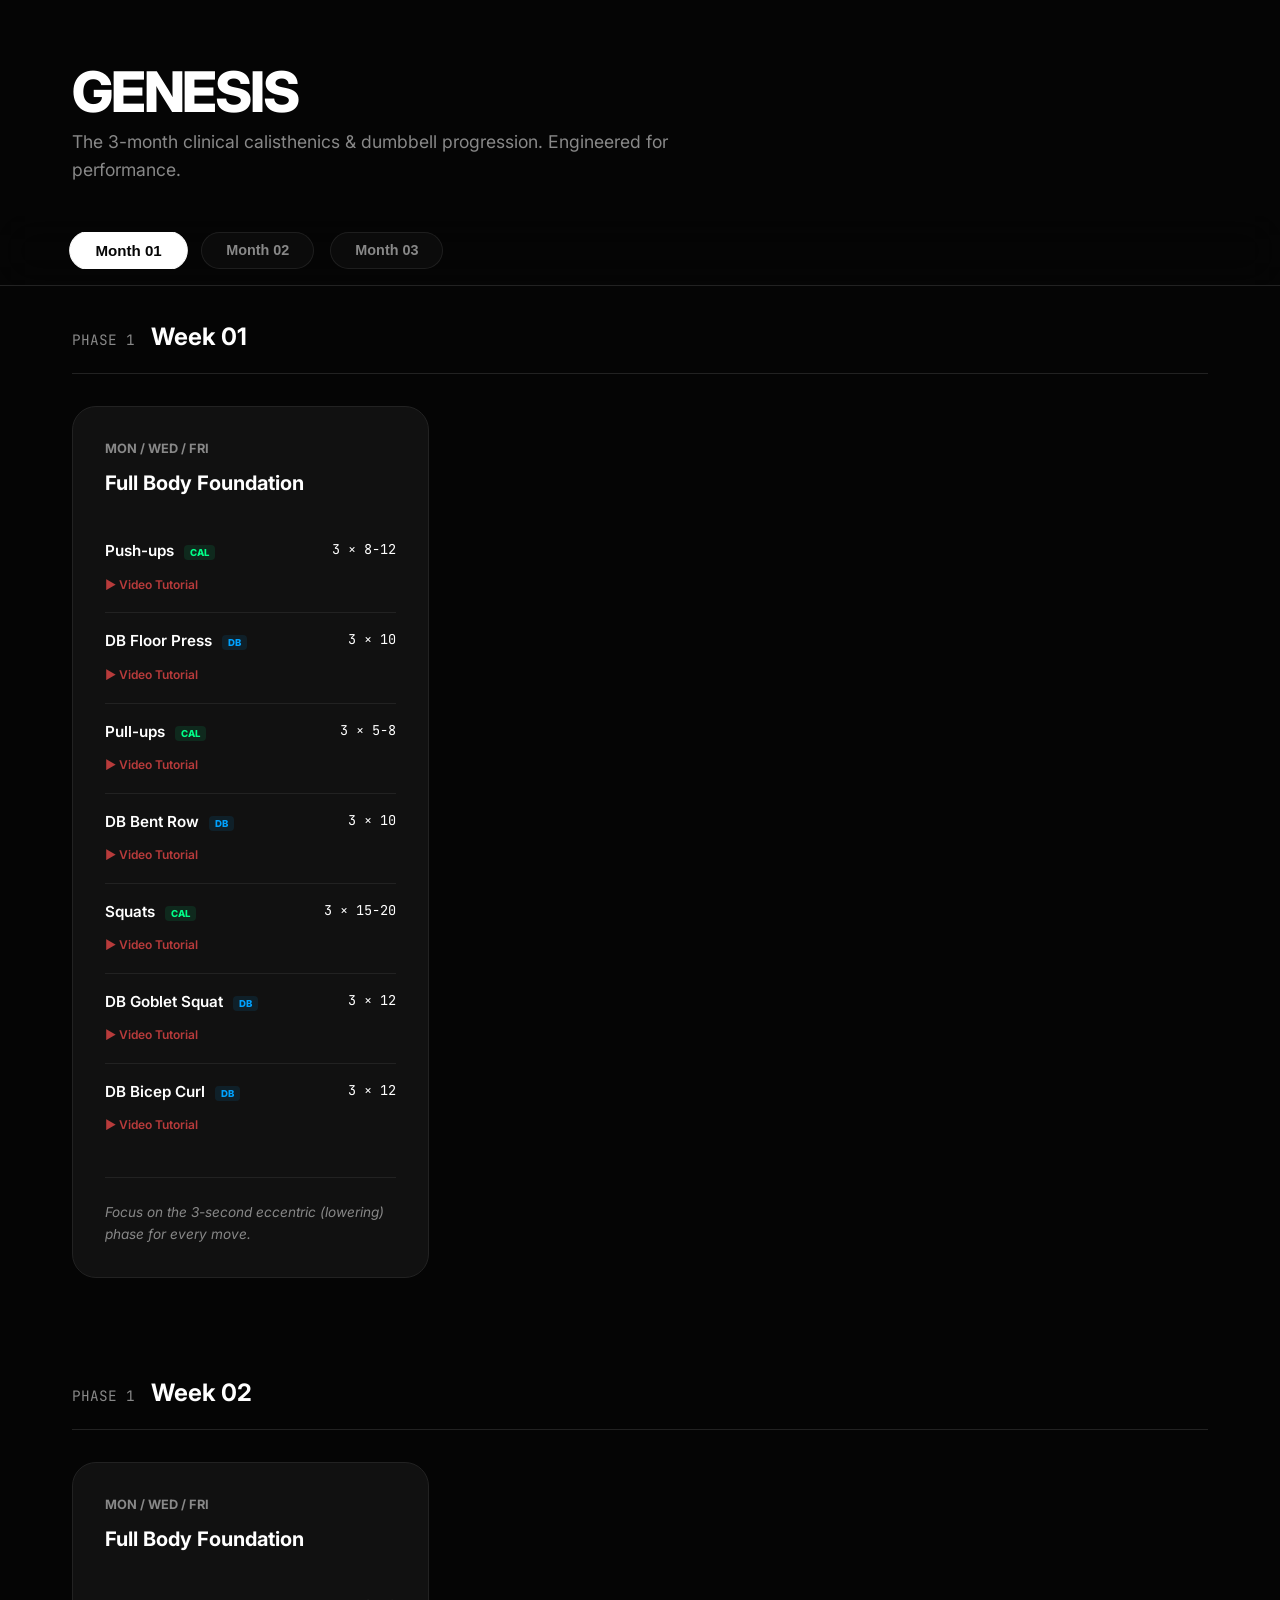
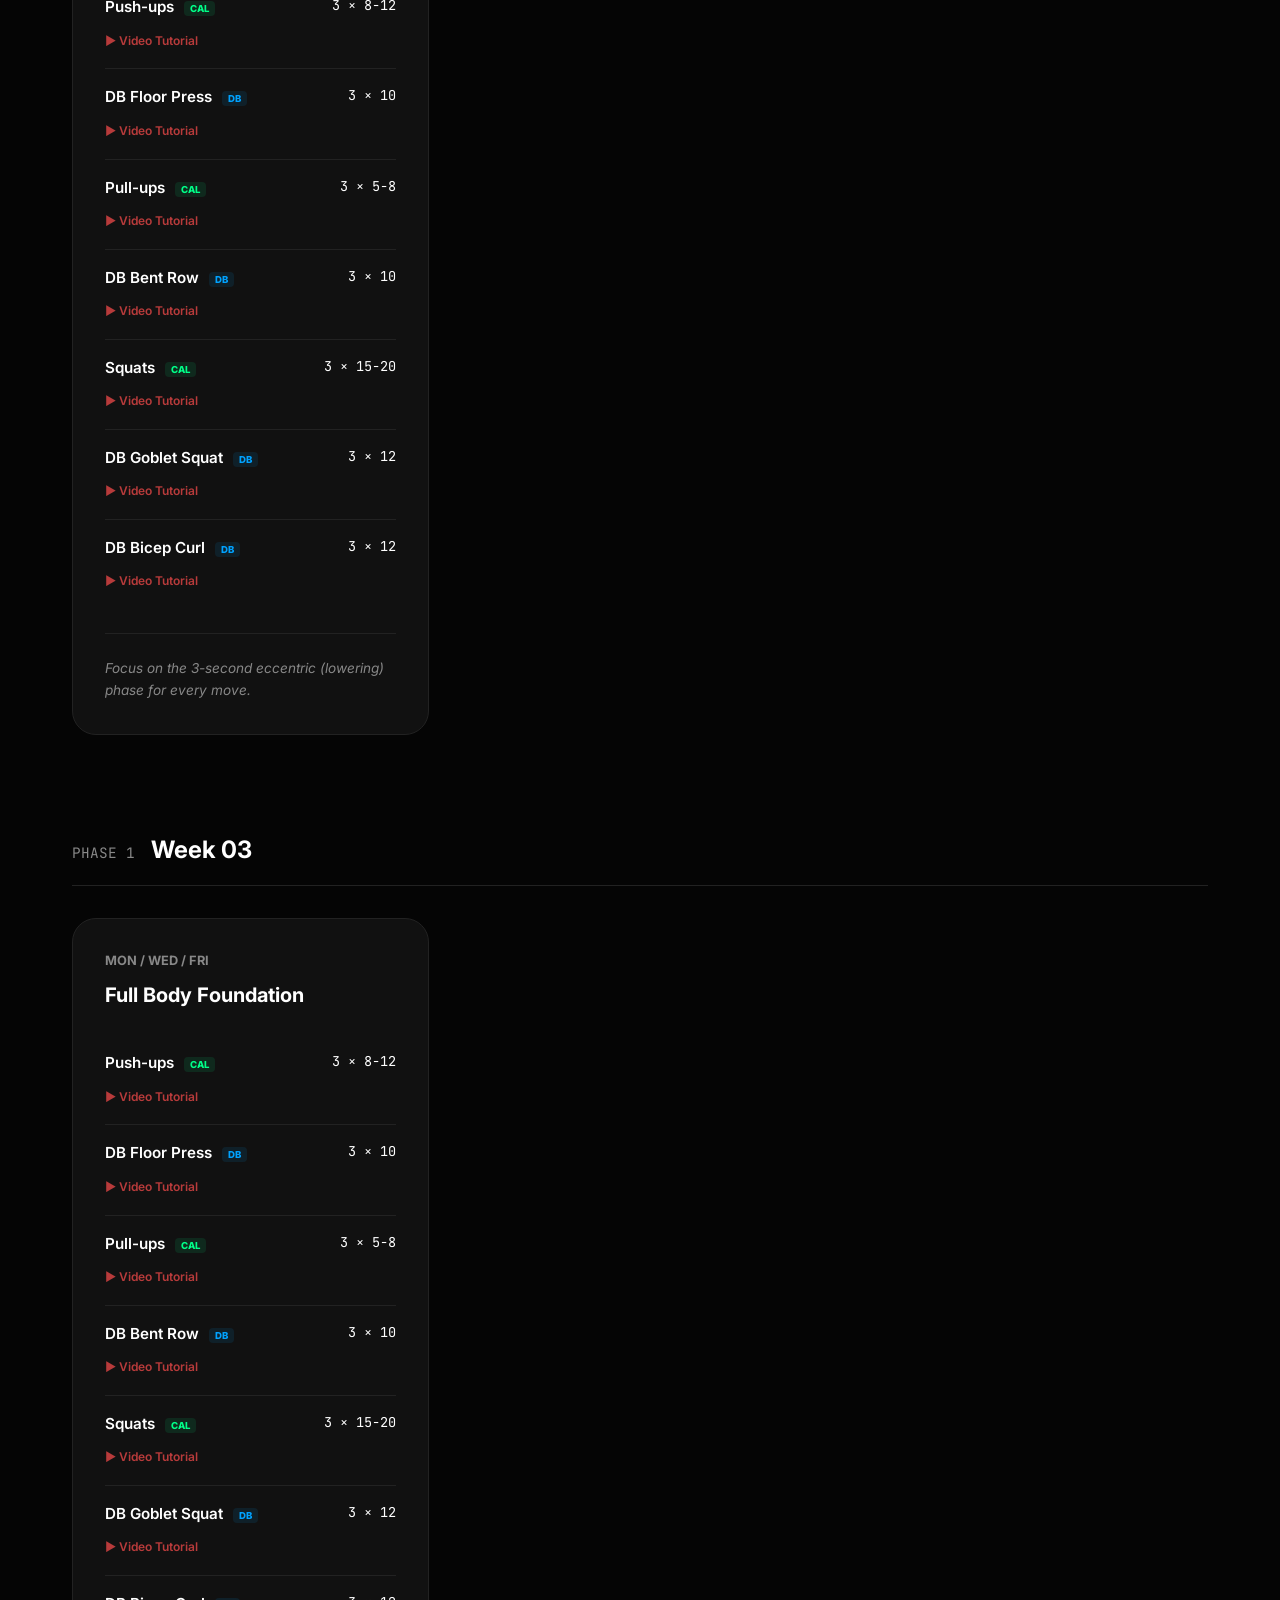
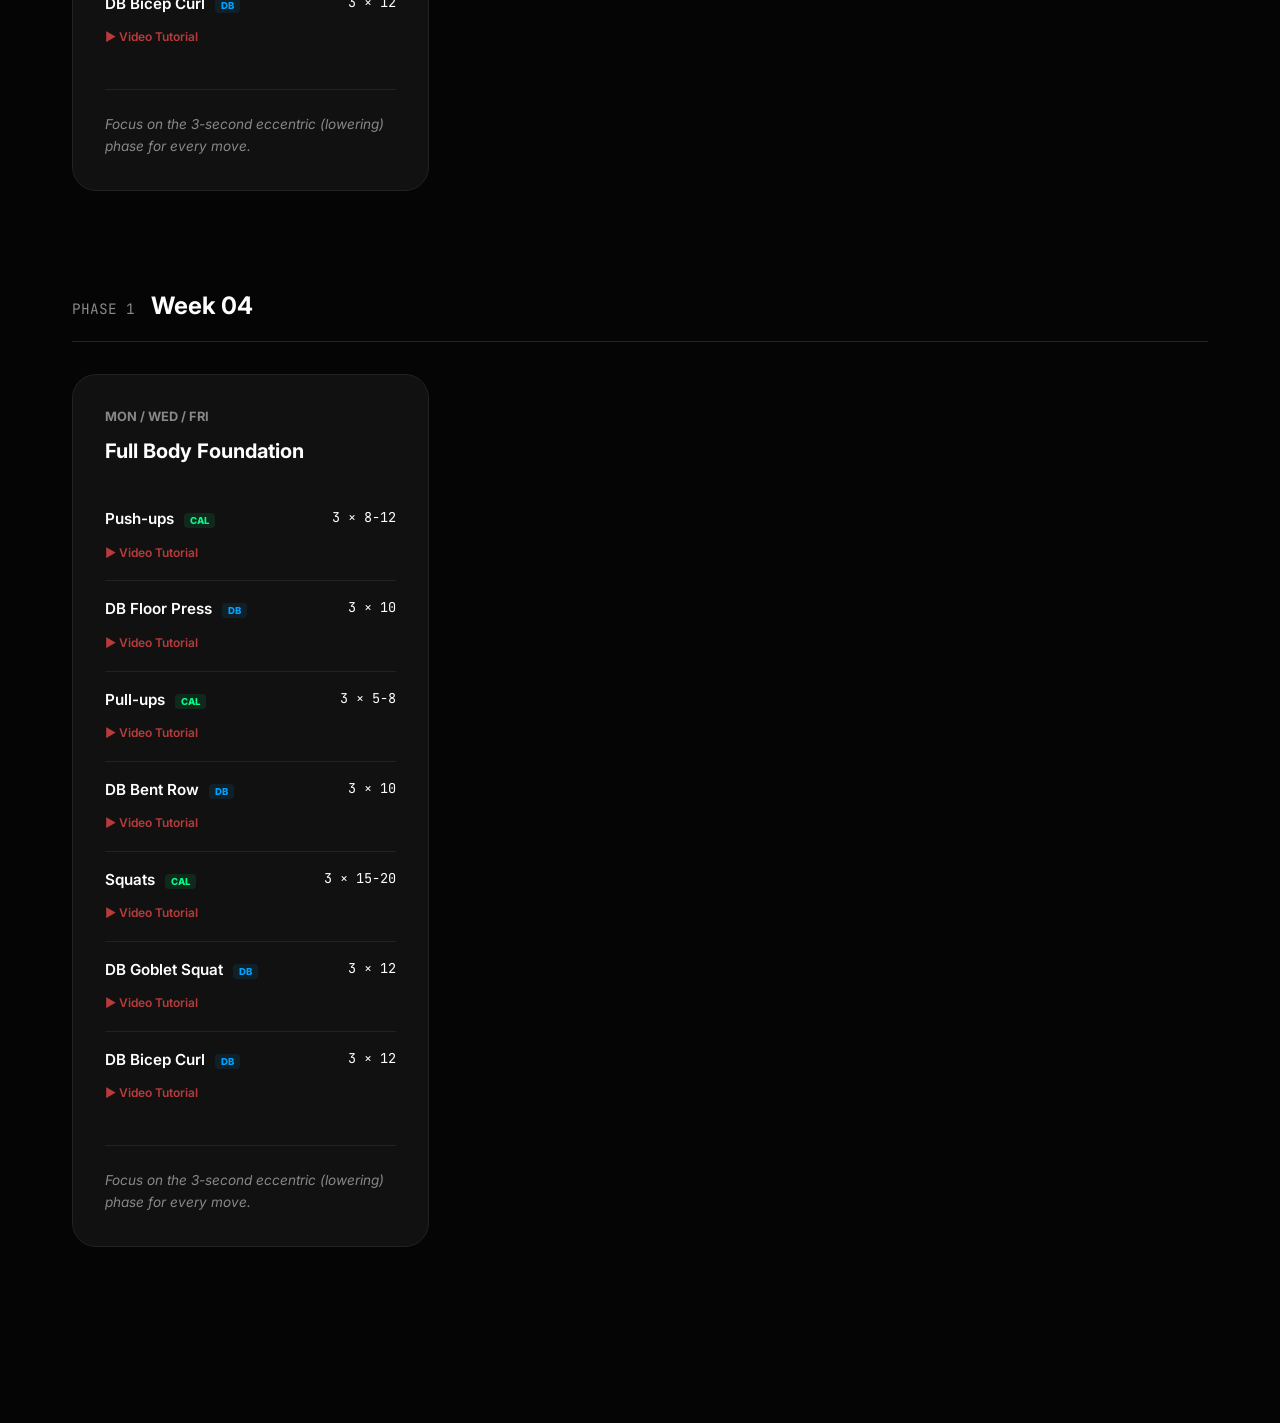
==== commit 1c75fe7c: "Overhaul UI: Modern, spacious design with weekly breakdown and glassmorphism" ====
--- a/index.html
+++ b/index.html
@@ -2,402 +2,436 @@
 <!DOCTYPE html>
 <html lang="en">
 <head>
-<meta charset="UTF-8">
-<meta name="viewport" content="width=device-width, initial-scale=1.0">
-<title>Genesis - 3-Month Calisthenics + Dumbbell Program</title>
-<style>
-:root {
-  --color-background-primary: #050505;
-  --color-background-secondary: #121212;
-  --color-text-primary: #ffffff;
-  --color-text-secondary: #a0a0a0;
-  --color-text-tertiary: #666666;
-  --color-border-primary: #333333;
-  --color-border-secondary: #222222;
-  --color-border-tertiary: #1a1a1a;
-}
-
-* { box-sizing: border-box; margin: 0; padding: 0; }
-body { 
-  font-family: 'Inter', -apple-system, BlinkMacSystemFont, "Segoe UI", Roboto, sans-serif; 
-  padding: 1.5rem; 
-  background-color: var(--color-background-primary);
-  color: var(--color-text-primary);
-  line-height: 1.5;
-}
-
-h1 { font-size: 20px; font-weight: 700; color: var(--color-text-primary); margin-bottom: 4px; letter-spacing: -0.02em; }
-.subtitle { font-size: 14px; color: var(--color-text-secondary); margin-bottom: 2rem; }
-
-.month-tabs { display: flex; gap: 8px; margin-bottom: 1.5rem; flex-wrap: wrap; }
-.mtab { 
-  padding: 8px 18px; 
-  border-radius: 10px; 
-  border: 1px solid var(--color-border-secondary); 
-  font-size: 14px; 
-  cursor: pointer; 
-  background: var(--color-background-secondary); 
-  color: var(--color-text-secondary); 
-  transition: all 0.2s cubic-bezier(0.4, 0, 0.2, 1); 
-}
-.mtab.active { 
-  background: var(--color-text-primary); 
-  color: var(--color-background-primary); 
-  font-weight: 600; 
-  border-color: var(--color-text-primary); 
-}
-
-.day-tabs { display: flex; gap: 8px; margin-bottom: 1.5rem; flex-wrap: wrap; }
-.dtab { 
-  padding: 6px 14px; 
-  border-radius: 8px; 
-  border: 1px solid var(--color-border-secondary); 
-  font-size: 13px; 
-  cursor: pointer; 
-  background: transparent; 
-  color: var(--color-text-secondary); 
-  transition: all 0.2s; 
-}
-.dtab.active { 
-  background: #333; 
-  color: var(--color-text-primary); 
-  font-weight: 600;
-  border-color: #444;
-}
-
-.card { 
-  background: var(--color-background-secondary); 
-  border: 1px solid var(--color-border-tertiary); 
-  border-radius: 16px; 
-  padding: 1.5rem; 
-  margin-bottom: 1.5rem; 
-  box-shadow: 0 4px 24px rgba(0,0,0,0.4);
-}
-
-.freq-row { display: flex; gap: 8px; align-items: center; margin-bottom: 1.25rem; flex-wrap: wrap; }
-.freq-tag { 
-  font-size: 12px; 
-  background: rgba(255,255,255,0.05); 
-  border: 1px solid var(--color-border-secondary); 
-  padding: 4px 12px; 
-  border-radius: 20px; 
-  color: var(--color-text-secondary); 
-  font-weight: 500;
-}
-
-.badge { 
-  display: inline-block; 
-  font-size: 11px; 
-  padding: 3px 10px; 
-  border-radius: 20px; 
-  margin-left: 8px; 
-  text-transform: uppercase;
-  font-weight: 700;
-  letter-spacing: 0.05em;
-}
-.b1 { background: #0C447C; color: #B5D4F4; }
-.b2 { background: #3C3489; color: #CECBF6; }
-.b3 { background: #085041; color: #9FE1CB; }
-
-.table-container {
-  overflow-x: auto;
-  margin-bottom: 1rem;
-  border-radius: 12px;
-  border: 1px solid var(--color-border-tertiary);
-}
-
-table { width: 100%; border-collapse: collapse; min-width: 600px; }
-th { 
-  font-size: 11px; 
-  color: var(--color-text-tertiary); 
-  text-align: left; 
-  padding: 12px 16px; 
-  border-bottom: 1px solid var(--color-border-secondary); 
-  font-weight: 600; 
-  text-transform: uppercase;
-  letter-spacing: 0.1em;
-  background: rgba(255,255,255,0.02);
-}
-td { 
-  font-size: 14px; 
-  color: var(--color-text-primary); 
-  padding: 16px; 
-  border-bottom: 1px solid var(--color-border-tertiary); 
-  vertical-align: top; 
-}
-tr:last-child td { border-bottom: none; }
-tr:hover td { background: rgba(255,255,255,0.01); }
-
-.ex-name-cell { display: flex; flex-direction: column; gap: 6px; }
-.ex-name { font-weight: 600; }
-.note { font-size: 12px; color: var(--color-text-secondary); line-height: 1.4; }
-
-.src-db { font-size: 10px; background: rgba(12, 68, 124, 0.3); color: #B5D4F4; padding: 2px 8px; border-radius: 20px; display: inline-block; font-weight: 600; }
-.src-cal { font-size: 10px; background: rgba(8, 80, 65, 0.3); color: #9FE1CB; padding: 2px 8px; border-radius: 20px; display: inline-block; font-weight: 600; }
-
-a.yt { 
-  display: inline-flex; 
-  align-items: center; 
-  gap: 6px; 
-  font-size: 12px; 
-  color: #ff4d4d; 
-  text-decoration: none; 
-  background: rgba(255, 77, 77, 0.1); 
-  padding: 5px 12px; 
-  border-radius: 8px; 
-  transition: all 0.2s;
-  font-weight: 500;
-}
-a.yt:hover { background: rgba(255, 77, 77, 0.2); transform: translateY(-1px); }
-
-.tip-box { 
-  background: rgba(83, 74, 183, 0.1); 
-  border-left: 3px solid #534AB7; 
-  border-radius: 4px 12px 12px 4px; 
-  padding: 1.25rem; 
-  font-size: 14px; 
-  color: var(--color-text-secondary); 
-  line-height: 1.6; 
-  margin-top: 1rem; 
-}
-.tip-box strong { color: var(--color-text-primary); }
-
-.legend { display: flex; gap: 16px; flex-wrap: wrap; margin-bottom: 1.5rem; padding: 0.5rem 0; }
-.legend-item { display: flex; align-items: center; gap: 8px; font-size: 12px; color: var(--color-text-secondary); font-weight: 500; }
-.dot-db { width: 10px; height: 10px; border-radius: 50%; background: #0C447C; box-shadow: 0 0 10px rgba(12,68,124,0.5); }
-.dot-cal { width: 10px; height: 10px; border-radius: 50%; background: #085041; box-shadow: 0 0 10px rgba(8,80,65,0.5); }
-
-@media (max-width: 600px) {
-  body { padding: 1rem; }
-  .card { padding: 1.25rem; }
-  td, th { padding: 12px; }
-  .mtab { padding: 6px 14px; font-size: 13px; }
-}
-</style>
+    <meta charset="UTF-8">
+    <meta name="viewport" content="width=device-width, initial-scale=1.0">
+    <title>Genesis | 3-Month Elite Program</title>
+    <link rel="preconnect" href="https://fonts.googleapis.com">
+    <link rel="preconnect" href="https://fonts.gstatic.com" crossorigin>
+    <link href="https://fonts.googleapis.com/css2?family=Inter:wght@300;400;500;600;700;800&family=JetBrains+Mono:wght@500&display=swap" rel="stylesheet">
+    <style>
+        :root {
+            --bg: #050505;
+            --card-bg: #111111;
+            --accent: #ffffff;
+            --accent-muted: #888888;
+            --border: #222222;
+            --cal-accent: #00ff88;
+            --db-accent: #00a2ff;
+            --glass: rgba(255, 255, 255, 0.03);
+            --glass-border: rgba(255, 255, 255, 0.08);
+        }
+
+        * { box-sizing: border-box; margin: 0; padding: 0; }
+        
+        body {
+            font-family: 'Inter', sans-serif;
+            background-color: var(--bg);
+            color: var(--accent);
+            line-height: 1.6;
+            overflow-x: hidden;
+            padding-bottom: 5rem;
+        }
+
+        /* Hero Section */
+        .hero {
+            padding: 4rem 2rem 2rem;
+            max-width: 1200px;
+            margin: 0 auto;
+            text-align: left;
+        }
+
+        .hero h1 {
+            font-size: clamp(2rem, 5vw, 3.5rem);
+            font-weight: 800;
+            letter-spacing: -0.04em;
+            line-height: 1;
+            margin-bottom: 0.5rem;
+            text-transform: uppercase;
+        }
+
+        .hero p {
+            color: var(--accent-muted);
+            font-size: 1.1rem;
+            font-weight: 400;
+            max-width: 600px;
+        }
+
+        /* Navigation */
+        .sticky-nav {
+            position: sticky;
+            top: 0;
+            background: rgba(5, 5, 5, 0.8);
+            backdrop-filter: blur(20px);
+            z-index: 100;
+            border-bottom: 1px solid var(--border);
+            padding: 1rem 0;
+            margin-bottom: 2rem;
+        }
+
+        .nav-container {
+            max-width: 1200px;
+            margin: 0 auto;
+            padding: 0 2rem;
+            display: flex;
+            gap: 1rem;
+            overflow-x: auto;
+            scrollbar-width: none;
+        }
+
+        .nav-container::-webkit-scrollbar { display: none; }
+
+        .nav-btn {
+            background: var(--glass);
+            border: 1px solid var(--glass-border);
+            color: var(--accent-muted);
+            padding: 0.6rem 1.5rem;
+            border-radius: 100px;
+            font-size: 0.9rem;
+            font-weight: 600;
+            cursor: pointer;
+            white-space: nowrap;
+            transition: all 0.3s cubic-bezier(0.4, 0, 0.2, 1);
+        }
+
+        .nav-btn.active {
+            background: var(--accent);
+            color: var(--bg);
+            border-color: var(--accent);
+            transform: scale(1.05);
+        }
+
+        /* Main Content Layout */
+        .content-grid {
+            max-width: 1200px;
+            margin: 0 auto;
+            padding: 0 2rem;
+        }
+
+        .week-section {
+            margin-bottom: 6rem;
+            opacity: 0;
+            transform: translateY(20px);
+            transition: all 0.6s ease-out;
+        }
+
+        .week-section.visible {
+            opacity: 1;
+            transform: translateY(0);
+        }
+
+        .week-header {
+            display: flex;
+            align-items: baseline;
+            gap: 1rem;
+            margin-bottom: 2rem;
+            border-bottom: 1px solid var(--border);
+            padding-bottom: 1rem;
+        }
+
+        .week-number {
+            font-family: 'JetBrains Mono', monospace;
+            font-size: 0.9rem;
+            color: var(--accent-muted);
+            text-transform: uppercase;
+        }
+
+        .week-title {
+            font-size: 1.5rem;
+            font-weight: 700;
+        }
+
+        /* Day Cards */
+        .day-grid {
+            display: grid;
+            grid-template-columns: repeat(auto-fill, minmax(350px, 1fr));
+            gap: 2rem;
+        }
+
+        .day-card {
+            background: var(--card-bg);
+            border: 1px solid var(--border);
+            border-radius: 24px;
+            padding: 2rem;
+            transition: all 0.4s cubic-bezier(0.4, 0, 0.2, 1);
+            display: flex;
+            flex-direction: column;
+            position: relative;
+            overflow: hidden;
+        }
+
+        .day-card:hover {
+            border-color: #444;
+            transform: translateY(-8px);
+            box-shadow: 0 20px 40px rgba(0,0,0,0.4);
+        }
+
+        .day-label {
+            font-size: 0.8rem;
+            font-weight: 700;
+            color: var(--accent-muted);
+            text-transform: uppercase;
+            margin-bottom: 0.5rem;
+            display: block;
+        }
+
+        .day-name {
+            font-size: 1.25rem;
+            font-weight: 700;
+            margin-bottom: 1.5rem;
+        }
+
+        /* Exercise Table */
+        .exercise-list {
+            margin-bottom: 1.5rem;
+        }
+
+        .exercise-item {
+            display: flex;
+            justify-content: space-between;
+            align-items: flex-start;
+            padding: 1rem 0;
+            border-bottom: 1px solid var(--border);
+        }
+
+        .exercise-item:last-child { border-bottom: none; }
+
+        .ex-info { flex: 1; }
+        .ex-title { font-size: 0.95rem; font-weight: 600; margin-bottom: 0.2rem; }
+        .ex-meta { font-size: 0.8rem; color: var(--accent-muted); }
+        
+        .ex-stats {
+            text-align: right;
+            font-family: 'JetBrains Mono', monospace;
+            font-size: 0.85rem;
+            margin-left: 1rem;
+        }
+
+        .badge-mini {
+            font-size: 0.6rem;
+            padding: 2px 6px;
+            border-radius: 4px;
+            text-transform: uppercase;
+            font-weight: 800;
+            margin-left: 6px;
+        }
+        .badge-cal { background: rgba(0, 255, 136, 0.1); color: var(--cal-accent); }
+        .badge-db { background: rgba(0, 162, 255, 0.1); color: var(--db-accent); }
+
+        /* Video Link */
+        .yt-link {
+            display: inline-flex;
+            align-items: center;
+            gap: 6px;
+            font-size: 0.75rem;
+            color: #ff4d4d;
+            text-decoration: none;
+            margin-top: 0.5rem;
+            font-weight: 600;
+            opacity: 0.7;
+            transition: opacity 0.2s;
+        }
+        .yt-link:hover { opacity: 1; }
+
+        .tip-box {
+            margin-top: auto;
+            padding-top: 1.5rem;
+            border-top: 1px solid var(--border);
+            font-size: 0.85rem;
+            color: var(--accent-muted);
+            font-style: italic;
+        }
+
+        @media (max-width: 600px) {
+            .hero { padding: 3rem 1.5rem 1.5rem; }
+            .content-grid { padding: 0 1.5rem; }
+            .day-grid { grid-template-columns: 1fr; }
+            .day-card { padding: 1.5rem; }
+        }
+    </style>
 </head>
 <body>
 
-<header>
-  <h1>Genesis: 3-Month Plan</h1>
-  <p class="subtitle">Mixed Calisthenics + Dumbbell · Clinical Precision</p>
+<header class="hero">
+    <h1>Genesis</h1>
+    <p>The 3-month clinical calisthenics & dumbbell progression. Engineered for performance.</p>
 </header>
 
-<div class="legend">
-  <div class="legend-item"><div class="dot-cal"></div> Calisthenics Focus</div>
-  <div class="legend-item"><div class="dot-db"></div> Dumbbell Integrated</div>
-</div>
-
-<nav class="month-tabs" id="mtabs"></nav>
-<div id="mcontent"></div>
+<nav class="sticky-nav">
+    <div class="nav-container" id="month-nav">
+        <button class="nav-btn active" onclick="showMonth(0)">Month 01</button>
+        <button class="nav-btn" onclick="showMonth(1)">Month 02</button>
+        <button class="nav-btn" onclick="showMonth(2)">Month 03</button>
+    </div>
+</nav>
+
+<main class="content-grid" id="main-content">
+    <!-- Content will be injected here -->
+</main>
 
 <script>
-const DB = "dumbbell";
-const CAL = "calisthenics";
-
-const data = {
-  months: [
+const DB = "db";
+const CAL = "cal";
+
+const programData = [
     {
-      label: "Month 1", badge: "b1", badgeText: "Foundation",
-      title: "Weeks 1–4 · Full Body",
-      freq: ["3×/week", "Mon · Wed · Fri"],
-      tip: "<strong>Form First:</strong> Your barbell weights go up to 16kg total. For Month 1 dumbbells, use 2kg–3kg for isolation moves (curls, raises) and 5kg for compound moves (rows, press). Focus on form — this month builds the base for everything that follows.",
-      days: [
-        {
-          label: "Full Body",
-          title: "Full Body Workout", sub: "All muscle groups · Mon / Wed / Fri",
-          exercises: [
-            { name: "Warm-up", sets: "—", reps: "5–10 min", note: "Jumping jacks, high knees, arm circles", src: CAL, link: null },
-            { name: "Push-ups", sets: "3", reps: "8–12", note: "Keep body straight, core tight", src: CAL, link: "https://www.youtube.com/watch?v=IODxDxX7oi4", lt: "Tutorial" },
-            { name: "Dumbbell Floor Press", sets: "3", reps: "10", note: "5kg each hand · 3 sec lowering · replaces bench", src: DB, link: "https://www.youtube.com/watch?v=uUGDRwge4F8", lt: "Tutorial" },
-            { name: "Pull-ups / Rows", sets: "3", reps: "5–8", note: "Use band for pull-ups if needed", src: CAL, link: "https://www.youtube.com/watch?v=Y3ntNsIS2Q8", lt: "Pull-ups", link2: "https://www.youtube.com/watch?v=GdyhjXlxE-U", lt2: "Inverted Rows" },
-            { name: "DB Bent-Over Row", sets: "3", reps: "10", note: "5kg · hinge at hips · elbows back", src: DB, link: "https://www.youtube.com/watch?v=6TSP1TRMUzs", lt: "Tutorial" },
-            { name: "Squats", sets: "3", reps: "15–20", note: "Knees track over toes", src: CAL, link: "https://www.youtube.com/watch?v=xqvCmoLULNY", lt: "Tutorial" },
-            { name: "DB Goblet Squat", sets: "3", reps: "12", note: "5kg · adds load to squat pattern", src: DB, link: "https://www.youtube.com/watch?v=MxEiRCDbMaA", lt: "Tutorial" },
-            { name: "Lunges", sets: "3", reps: "10–15", note: "Torso upright", src: CAL, link: "https://www.youtube.com/watch?v=wrwwXE_x-pQ", lt: "Tutorial" },
-            { name: "DB Lateral Raise", sets: "3", reps: "12", note: "2kg · slow and controlled", src: DB, link: "https://www.youtube.com/watch?v=3VcKaXpzqRo", lt: "Tutorial" },
-            { name: "Plank", sets: "3", reps: "30–60s", note: "Full core engagement", src: CAL, link: "https://www.youtube.com/watch?v=ASdvN_XEl_c", lt: "Tutorial" },
-            { name: "DB Bicep Curl", sets: "3", reps: "12", note: "3kg · slow squeeze at top", src: DB, link: "https://www.youtube.com/watch?v=ykJmrZ5v0Oo", lt: "Tutorial" },
-            { name: "Cool down", sets: "—", reps: "5–10 min", note: "Stretch all worked muscles", src: CAL, link: null },
-          ]
-        }
-      ]
+        month: 1,
+        title: "Foundation Phase",
+        weeks: [1, 2, 3, 4],
+        days: [
+            {
+                label: "Mon / Wed / Fri",
+                name: "Full Body Foundation",
+                exercises: [
+                    { name: "Push-ups", sets: "3", reps: "8-12", src: CAL, link: "https://www.youtube.com/watch?v=IODxDxX7oi4" },
+                    { name: "DB Floor Press", sets: "3", reps: "10", src: DB, link: "https://www.youtube.com/watch?v=uUGDRwge4F8" },
+                    { name: "Pull-ups", sets: "3", reps: "5-8", src: CAL, link: "https://www.youtube.com/watch?v=Y3ntNsIS2Q8" },
+                    { name: "DB Bent Row", sets: "3", reps: "10", src: DB, link: "https://www.youtube.com/watch?v=6TSP1TRMUzs" },
+                    { name: "Squats", sets: "3", reps: "15-20", src: CAL, link: "https://www.youtube.com/watch?v=xqvCmoLULNY" },
+                    { name: "DB Goblet Squat", sets: "3", reps: "12", src: DB, link: "https://www.youtube.com/watch?v=MxEiRCDbMaA" },
+                    { name: "DB Bicep Curl", sets: "3", reps: "12", src: DB, link: "https://www.youtube.com/watch?v=ykJmrZ5v0Oo" }
+                ],
+                tip: "Focus on the 3-second eccentric (lowering) phase for every move."
+            }
+        ]
     },
     {
-      label: "Month 2", badge: "b2", badgeText: "Intensity",
-      title: "Weeks 5–8 · Split Routine",
-      freq: ["4×/week", "Mon · Tue · Thu · Fri"],
-      tip: "<strong>Progressive Overload:</strong> Increase dumbbell weight slightly this month — move to 5kg for isolation moves and use both 5kg dumbbells (10kg total) for rows and presses. Add 1 rep per set each week on every exercise.",
-      days: [
-        {
-          label: "Upper (Day 1 & 4)",
-          title: "Upper Body", sub: "Chest · Back · Shoulders · Arms",
-          exercises: [
-            { name: "Warm-up", sets: "—", reps: "5–10 min", note: "Jogging, arm swings, dynamic stretches", src: CAL, link: null },
-            { name: "Push-ups", sets: "4", reps: "10–15", note: "Elbows tucked slightly", src: CAL, link: "https://www.youtube.com/watch?v=IODxDxX7oi4", lt: "Tutorial" },
-            { name: "Dumbbell Floor Press", sets: "4", reps: "10", note: "5kg · slow eccentric", src: DB, link: "https://www.youtube.com/watch?v=uUGDRwge4F8", lt: "Tutorial" },
-            { name: "Pull-ups", sets: "4", reps: "6–10", note: "Band assist if needed", src: CAL, link: "https://www.youtube.com/watch?v=Y3ntNsIS2Q8", lt: "Tutorial" },
-            { name: "DB Bent-Over Row", sets: "4", reps: "10", note: "5kg each hand", src: DB, link: "https://www.youtube.com/watch?v=6TSP1TRMUzs", lt: "Tutorial" },
-            { name: "Pike Push-ups", sets: "3", reps: "8–12", note: "Elevate hips for shoulders", src: CAL, link: "https://www.youtube.com/watch?v=x7_I5SUAd00", lt: "Tutorial" },
-            { name: "DB Shoulder Press", sets: "3", reps: "10", note: "3kg or 5kg · seated or standing", src: DB, link: "https://www.youtube.com/watch?v=qEwKCR5JCog", lt: "Tutorial" },
-            { name: "Dips", sets: "4", reps: "10–15", note: "Parallel bars or bench", src: CAL, link: "https://www.youtube.com/watch?v=l41SoWZiowI", lt: "Tutorial" },
-            { name: "DB Tricep Ext.", sets: "3", reps: "12", note: "3kg · elbows close to head", src: DB, link: "https://www.youtube.com/watch?v=-Vyt2QdsR7I", lt: "Tutorial" },
-            { name: "Plank to Push-up", sets: "3", reps: "10–15", note: "Core tight", src: CAL, link: "https://www.youtube.com/watch?v=56vUOad6Irs", lt: "Tutorial" },
-            { name: "DB Lateral Raise", sets: "3", reps: "12", note: "3kg · shoulder width", src: DB, link: "https://www.youtube.com/watch?v=3VcKaXpzqRo", lt: "Tutorial" },
-            { name: "Cool down", sets: "—", reps: "5–10 min", note: "Arms, shoulders, chest stretch", src: CAL, link: null },
-          ]
-        },
-        {
-          label: "Lower + Core (Day 2 & 3)",
-          title: "Lower Body & Core", sub: "Quads · Hamstrings · Glutes · Abs",
-          exercises: [
-            { name: "Warm-up", sets: "—", reps: "5–10 min", note: "Leg swings, hip circles, light jog", src: CAL, link: null },
-            { name: "Squats", sets: "4", reps: "20–25", note: "Knees over toes", src: CAL, link: "https://www.youtube.com/watch?v=xqvCmoLULNY", lt: "Tutorial" },
-            { name: "DB Goblet Squat", sets: "4", reps: "12", note: "5kg · deeper than bodyweight", src: DB, link: "https://www.youtube.com/watch?v=MxEiRCDbMaA", lt: "Tutorial" },
-            { name: "Lunges", sets: "4", reps: "15–20", note: "Upright torso", src: CAL, link: "https://www.youtube.com/watch?v=wrwwXE_x-pQ", lt: "Tutorial" },
-            { name: "DB Romanian DL", sets: "3", reps: "10", note: "5kg · feel hamstring stretch", src: DB, link: "https://www.youtube.com/watch?v=JCXUYuzwNrM", lt: "Tutorial" },
-            { name: "Glute Bridges", sets: "3", reps: "20–25", note: "Squeeze at top", src: CAL, link: "https://www.youtube.com/watch?v=wPM8icPu6H8", lt: "Tutorial" },
-            { name: "Calf Raises", sets: "3", reps: "20–25", note: "Hold 5kg each for load", src: DB, link: "https://www.youtube.com/watch?v=gwLzBJYoWlI", lt: "Tutorial" },
-            { name: "Hanging Leg Raise", sets: "3", reps: "8–12", note: "Pull-up bar · legs straight", src: CAL, link: "https://www.youtube.com/watch?v=Pr1ieGZ5atk", lt: "Tutorial" },
-            { name: "Russian Twists", sets: "3", reps: "20/side", note: "Hold dumbbell 2kg for extra load", src: DB, link: "https://www.youtube.com/watch?v=JyUqwkVpsi8", lt: "Tutorial" },
-            { name: "Cool down", sets: "—", reps: "5–10 min", note: "Hamstrings, glutes, quads", src: CAL, link: null },
-          ]
-        },
-        {
-          label: "Skill Training",
-          title: "Skill Training", sub: "2–3×/week · After main session",
-          exercises: [
-            { name: "Handstand Prac.", sets: "3", reps: "20–30s", note: "Wall-assisted", src: CAL, link: "https://www.youtube.com/watch?v=eFmjckKXEoA", lt: "Tutorial" },
-            { name: "L-Sit Progress.", sets: "3", reps: "10–15s", note: "Floor or parallettes", src: CAL, link: "https://www.youtube.com/watch?v=HxDP7SqggpI", lt: "Tutorial" },
-            { name: "DB Wrist Curl", sets: "2", reps: "15", note: "2kg · builds grip for L-sit", src: DB, link: "https://www.youtube.com/watch?v=_MaXaFr6sHo", lt: "Tutorial" },
-          ]
-        }
-      ]
+        month: 2,
+        title: "Hypertrophy Split",
+        weeks: [5, 6, 7, 8],
+        days: [
+            {
+                label: "Mon / Thu",
+                name: "Upper Body Power",
+                exercises: [
+                    { name: "Push-ups (Volume)", sets: "4", reps: "12-15", src: CAL, link: "https://www.youtube.com/watch?v=IODxDxX7oi4" },
+                    { name: "DB Shoulder Press", sets: "3", reps: "10", src: DB, link: "https://www.youtube.com/watch?v=qEwKCR5JCog" },
+                    { name: "Dips", sets: "4", reps: "10-15", src: CAL, link: "https://www.youtube.com/watch?v=l41SoWZiowI" },
+                    { name: "Pike Push-ups", sets: "3", reps: "8-12", src: CAL, link: "https://www.youtube.com/watch?v=x7_I5SUAd00" },
+                    { name: "DB Lateral Raise", sets: "3", reps: "12", src: DB, link: "https://www.youtube.com/watch?v=3VcKaXpzqRo" }
+                ],
+                tip: "Add 1 rep to every set compared to last week."
+            },
+            {
+                label: "Tue / Fri",
+                name: "Lower Body & Core",
+                exercises: [
+                    { name: "Bulgarian Split Squat", sets: "4", reps: "10-12", src: DB, link: "https://www.youtube.com/shorts/9p5e2BSvoLs" },
+                    { name: "DB Romanian DL", sets: "3", reps: "10", src: DB, link: "https://www.youtube.com/watch?v=JCXUYuzwNrM" },
+                    { name: "Glute Bridges", sets: "3", reps: "20", src: CAL, link: "https://www.youtube.com/watch?v=wPM8icPu6H8" },
+                    { name: "Hanging Leg Raise", sets: "3", reps: "10", src: CAL, link: "https://www.youtube.com/watch?v=Pr1ieGZ5atk" }
+                ],
+                tip: "Engage your core before every leg movement."
+            }
+        ]
     },
     {
-      label: "Month 3", badge: "b3", badgeText: "Advanced",
-      title: "Weeks 9–12 · Advanced Mastery",
-      freq: ["4–5×/week"],
-      tip: "<strong>Elite Performance:</strong> By now you should be comfortable with 5kg dumbbells. Try moving to 5kg + 3kg (8kg) on rows and RDLs. The advanced calisthenics moves (archer push-up, pistol squat) require extreme focus.",
-      days: [
-        {
-          label: "Upper (Day 1 & 4)",
-          title: "Upper Body", sub: "Advanced push & pull",
-          exercises: [
-            { name: "Warm-up", sets: "—", reps: "5–10 min", note: "Jump rope, dynamic stretches", src: CAL, link: null },
-            { name: "Decline Push-ups", sets: "4", reps: "10–15", note: "Feet elevated on chair or box", src: CAL, link: "https://www.youtube.com/watch?v=SKPab2YC8BE", lt: "Tutorial" },
-            { name: "DB Incline Press", sets: "4", reps: "10", note: "5kg · prop torso at angle", src: DB, link: "https://www.youtube.com/watch?v=uUGDRwge4F8", lt: "Tutorial" },
-            { name: "Pull-ups", sets: "4", reps: "8–12", note: "Full range of motion", src: CAL, link: "https://www.youtube.com/watch?v=Y3ntNsIS2Q8", lt: "Tutorial" },
-            { name: "DB Hammer Curl", sets: "3", reps: "12", note: "3kg or 5kg · builds thickness", src: DB, link: "https://www.youtube.com/watch?v=zC3nLlEvin4", lt: "Tutorial" },
-            { name: "Archer Push-ups", sets: "3", reps: "6–10", note: "One arm takes most load", src: CAL, link: "https://www.youtube.com/watch?v=MxVbNel13Ek", lt: "Tutorial" },
-            { name: "Dips", sets: "4", reps: "10–15", note: "Deep range of motion", src: CAL, link: "https://www.youtube.com/watch?v=l41SoWZiowI", lt: "Tutorial" },
-            { name: "DB Rear Delt Fly", sets: "3", reps: "12", note: "2kg · bent forward", src: DB, link: "https://www.youtube.com/watch?v=EA7u4Q_8HQ0", lt: "Tutorial" },
-            { name: "Plank to Push-up", sets: "3", reps: "15–20", note: "Core tight throughout", src: CAL, link: "https://www.youtube.com/watch?v=56vUOad6Irs", lt: "Tutorial" },
-            { name: "DB Lateral Raise", sets: "3", reps: "12", note: "3kg or 5kg", src: DB, link: "https://www.youtube.com/watch?v=3VcKaXpzqRo", lt: "Tutorial" },
-            { name: "Cool down", sets: "—", reps: "5–10 min", note: "Upper body stretches", src: CAL, link: null },
-          ]
-        },
-        {
-          label: "Lower + Core (Day 2 & 3)",
-          title: "Lower Body & Core", sub: "Advanced legs and abs",
-          exercises: [
-            { name: "Warm-up", sets: "—", reps: "5–10 min", note: "Leg swings, hip circles", src: CAL, link: null },
-            { name: "Pistol Squats", sets: "4", reps: "6–10", note: "Hold door frame for balance", src: CAL, link: "https://www.youtube.com/watch?v=tiA23NSUm7A", lt: "Tutorial" },
-            { name: "DB Bulgarian Split", sets: "4", reps: "10–15", note: "Hold 5kg each · rear foot up", src: DB, link: "https://www.youtube.com/shorts/9p5e2BSvoLs", lt: "Tutorial" },
-            { name: "DB Romanian DL", sets: "4", reps: "10", note: "5kg each · slow and deep", src: DB, link: "https://www.youtube.com/watch?v=JCXUYuzwNrM", lt: "Tutorial" },
-            { name: "Single-Leg Bridge", sets: "3", reps: "15–20", note: "Squeeze glutes hard at top", src: CAL, link: "https://www.youtube.com/watch?v=3NXv0Nany-Q", lt: "Tutorial" },
-            { name: "Calf Raises", sets: "3", reps: "25–30", note: "Hold 5kg dumbbells", src: DB, link: "https://www.youtube.com/watch?v=c5Kv6-fnTj8", lt: "Tutorial" },
-            { name: "Hanging Leg Raise", sets: "3", reps: "10–15", note: "Straight legs · slow down", src: CAL, link: "https://www.youtube.com/watch?v=EYe6dc_i4L0", lt: "Tutorial" },
-            { name: "Windshield Wipers", sets: "3", reps: "10–15", note: "Shoulders pinned down", src: CAL, link: "https://www.youtube.com/watch?v=ygwS-vtkhew", lt: "Tutorial" },
-            { name: "DB Russian Twists", sets: "3", reps: "20/side", note: "3kg or 5kg · controlled", src: DB, link: "https://www.youtube.com/watch?v=JyUqwkVpsi8", lt: "Tutorial" },
-            { name: "Cool down", sets: "—", reps: "5–10 min", note: "Quads, hamstrings, flexors", src: CAL, link: null },
-          ]
-        },
-        {
-          label: "Skill Mastery",
-          title: "Skill Mastery", sub: "Muscle-Up & Handstand focus",
-          exercises: [
-            { name: "Handstand Hold", sets: "3", reps: "20–30s", note: "Wall to freestanding", src: CAL, link: "https://www.youtube.com/watch?v=X9fRDlIeGTU", lt: "Tutorial" },
-            { name: "L-Sit Hold", sets: "3", reps: "10–20s", note: "Focus on compression", src: CAL, link: "https://www.youtube.com/watch?v=eywCpp0p7lg", lt: "Tutorial" },
-            { name: "Muscle-Up Prog.", sets: "3", reps: "3–5", note: "Band-assisted or jumping", src: CAL, link: "https://www.youtube.com/watch?v=6v6IsZcvqCA", lt: "Tutorial" },
-            { name: "DB Wrist Curl", sets: "2", reps: "15", note: "2kg · grip for muscle-up", src: DB, link: "https://www.youtube.com/watch?v=_MaXaFr6sHo", lt: "Tutorial" },
-          ]
-        }
-      ]
+        month: 3,
+        title: "Advanced Mastery",
+        weeks: [9, 10, 11, 12],
+        days: [
+            {
+                label: "Mon / Thu",
+                name: "Elite Upper",
+                exercises: [
+                    { name: "Archer Push-ups", sets: "3", reps: "6-10", src: CAL, link: "https://www.youtube.com/watch?v=MxVbNel13Ek" },
+                    { name: "Decline Push-ups", sets: "4", reps: "12-15", src: CAL, link: "https://www.youtube.com/watch?v=SKPab2YC8BE" },
+                    { name: "DB Incline Press", sets: "4", reps: "10", src: DB, link: "https://www.youtube.com/watch?v=uUGDRwge4F8" },
+                    { name: "Muscle-up Prog.", sets: "3", reps: "5", src: CAL, link: "https://www.youtube.com/watch?v=6v6IsZcvqCA" }
+                ],
+                tip: "Explosive movement on the way up, 4 seconds on the way down."
+            },
+            {
+                label: "Tue / Fri",
+                name: "Elite Lower",
+                exercises: [
+                    { name: "Pistol Squats", sets: "4", reps: "6-10", src: CAL, link: "https://www.youtube.com/watch?v=tiA23NSUm7A" },
+                    { name: "DB Romanian DL", sets: "4", reps: "10", src: DB, link: "https://www.youtube.com/watch?v=JCXUYuzwNrM" },
+                    { name: "Windshield Wipers", sets: "3", reps: "10", src: CAL, link: "https://www.youtube.com/watch?v=ygwS-vtkhew" }
+                ],
+                tip: "Keep your tension throughout the entire range of motion."
+            }
+        ]
     }
-  ]
+];
+
+function renderMonth(monthIdx) {
+    const main = document.getElementById('main-content');
+    const data = programData[monthIdx];
+    main.innerHTML = '';
+
+    data.weeks.forEach(wkNum => {
+        const weekSection = document.createElement('section');
+        weekSection.className = 'week-section';
+        
+        let dayHtml = '';
+        data.days.forEach(day => {
+            let exHtml = day.exercises.map(ex => `
+                <div class="exercise-item">
+                    <div class="ex-info">
+                        <div class="ex-title">
+                            ${ex.name}
+                            <span class="badge-mini ${ex.src === CAL ? 'badge-cal' : 'badge-db'}">${ex.src}</span>
+                        </div>
+                        <a href="${ex.link}" target="_blank" class="yt-link">▶ Video Tutorial</a>
+                    </div>
+                    <div class="ex-stats">${ex.sets} × ${ex.reps}</div>
+                </div>
+            `).join('');
+
+            dayHtml += `
+                <div class="day-card">
+                    <span class="day-label">${day.label}</span>
+                    <h3 class="day-name">${day.name}</h3>
+                    <div class="exercise-list">${exHtml}</div>
+                    <div class="tip-box">${day.tip}</div>
+                </div>
+            `;
+        });
+
+        weekSection.innerHTML = `
+            <div class="week-header">
+                <span class="week-number">Phase ${monthIdx + 1}</span>
+                <h2 class="week-title">Week ${wkNum < 10 ? '0' + wkNum : wkNum}</h2>
+            </div>
+            <div class="day-grid">${dayHtml}</div>
+        `;
+
+        main.appendChild(weekSection);
+        
+        // Intersection Observer for fade-in effect
+        setTimeout(() => weekSection.classList.add('visible'), 50);
+    });
+}
+
+function showMonth(idx) {
+    // Update Nav
+    document.querySelectorAll('.nav-btn').forEach((btn, i) => {
+        btn.classList.toggle('active', i === idx);
+    });
+    
+    // Render
+    renderMonth(idx);
+    window.scrollTo({ top: 0, behavior: 'smooth' });
+}
+
+// Initial Render
+renderMonth(0);
+
+// Scroll reveal
+const observerOptions = {
+    threshold: 0.1
 };
 
-let am = 0, ad = 0;
-
-function renderAll() {
-  const mtabs = document.getElementById('mtabs');
-  mtabs.innerHTML = data.months.map((m, i) =>
-    `<button class="mtab ${i===am?'active':''}" onclick="setM(${i})">${m.label}</button>`
-  ).join('');
-  
-  const m = data.months[am];
-  document.getElementById('mcontent').innerHTML = `
-    <div class="card">
-      <div style="display:flex;align-items:center;justify-content:space-between;margin-bottom:1rem;flex-wrap:wrap;gap:10px;">
-        <div style="display:flex;align-items:center;">
-          <span style="font-size:18px;font-weight:700;color:var(--color-text-primary)">${m.title}</span>
-          <span class="badge ${m.badge}">${m.badgeText}</span>
-        </div>
-        <div class="freq-row" style="margin-bottom:0">${m.freq.map(f=>`<span class="freq-tag">${f}</span>`).join('')}</div>
-      </div>
-      <div class="day-tabs" id="dtabs"></div>
-      <div id="dcontent"></div>
-      <div class="tip-box">💡 ${m.tip}</div>
-    </div>`;
-  renderDayTabs();
-  renderDay();
-}
-
-function renderDayTabs() {
-  const m = data.months[am];
-  document.getElementById('dtabs').innerHTML = m.days.map((d,i) =>
-    `<button class="dtab ${i===ad?'active':''}" onclick="setD(${i})">${d.label}</button>`
-  ).join('');
-}
-
-function renderDay() {
-  const d = data.months[am].days[ad];
-  let rows = d.exercises.map(e => {
-    const srcBadge = e.src === DB
-      ? `<span class="src-db">dumbbell</span>`
-      : `<span class="src-cal">calisthenics</span>`;
-    let vid = '—';
-    if (e.link && e.link2) {
-      vid = \`<a class="yt" href="\${e.link}" target="_blank">▶ \${e.lt}</a><div style="height:6px"></div><a class="yt" href="\${e.link2}" target="_blank">▶ \${e.lt2}</a>\`;
-    } else if (e.link) {
-      vid = \`<a class="yt" href="\${e.link}" target="_blank">▶ \${e.lt}</a>\`;
-    }
-    return \`<tr>
-      <td class="ex-name-cell">
-        <span class="ex-name">\${e.name}</span>
-        <div>\${srcBadge}</div>
-        <div class="note">\${e.note}</div>
-      </td>
-      <td style="font-weight:700;color:#fff">\${e.sets}</td>
-      <td style="font-weight:500">\${e.reps}</td>
-      <td>\${vid}</td>
-    </tr>\`;
-  }).join('');
-
-  document.getElementById('dcontent').innerHTML = `
-    <div style="font-size:15px;font-weight:700;color:var(--color-text-primary);margin-bottom:4px;margin-top:1rem">\${d.title}</div>
-    <div style="font-size:13px;color:var(--color-text-secondary);margin-bottom:1.25rem">\${d.sub}</div>
-    <div class="table-container">
-      <table>
-        <thead><tr><th>Exercise</th><th>Sets</th><th>Reps</th><th>Video</th></tr></thead>
-        <tbody>\${rows}</tbody>
-      </table>
-    </div>`;
-}
-
-function setM(i) { am=i; ad=0; renderAll(); }
-function setD(i) { ad=i; renderDayTabs(); renderDay(); }
-renderAll();
+const observer = new IntersectionObserver((entries) => {
+    entries.forEach(entry => {
+        if (entry.isIntersecting) {
+            entry.target.classList.add('visible');
+        }
+    });
+}, observerOptions);
+
+document.querySelectorAll('.week-section').forEach(section => observer.observe(section));
+
 </script>
 </body>
 </html>
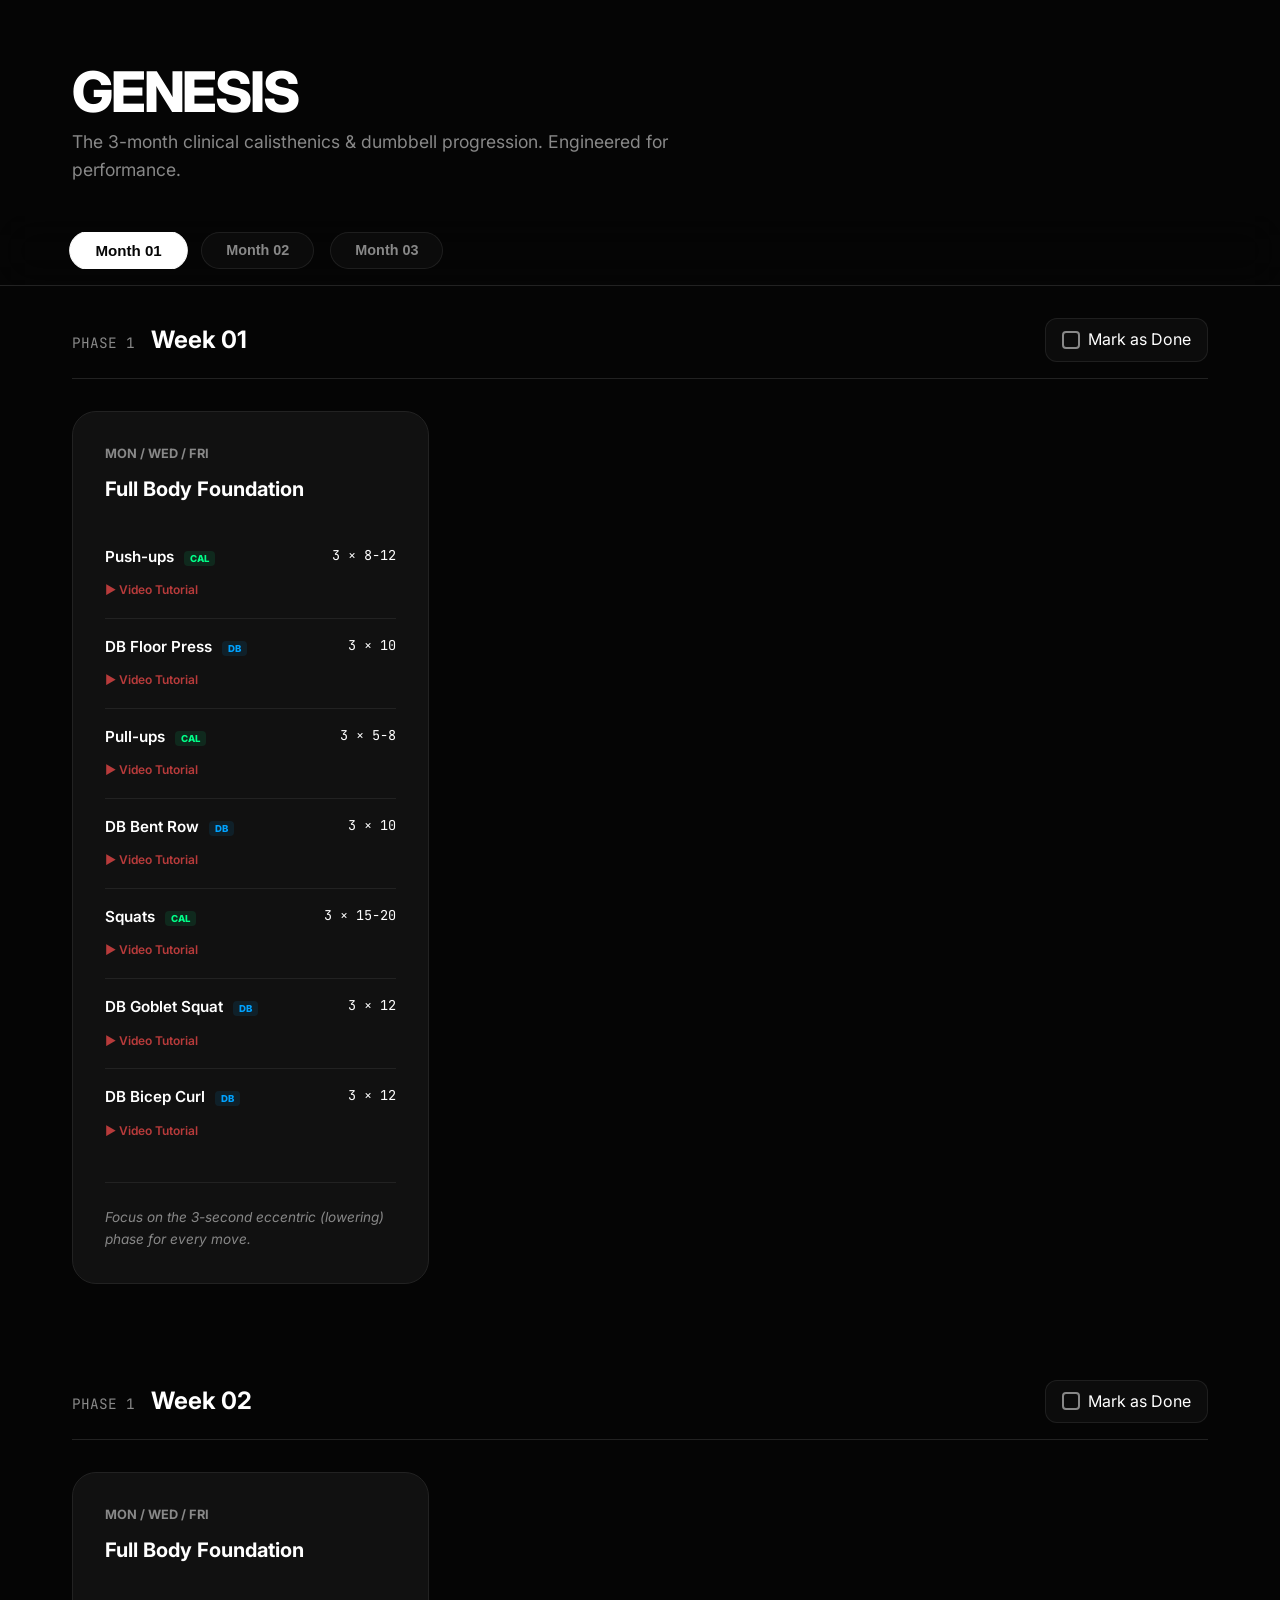
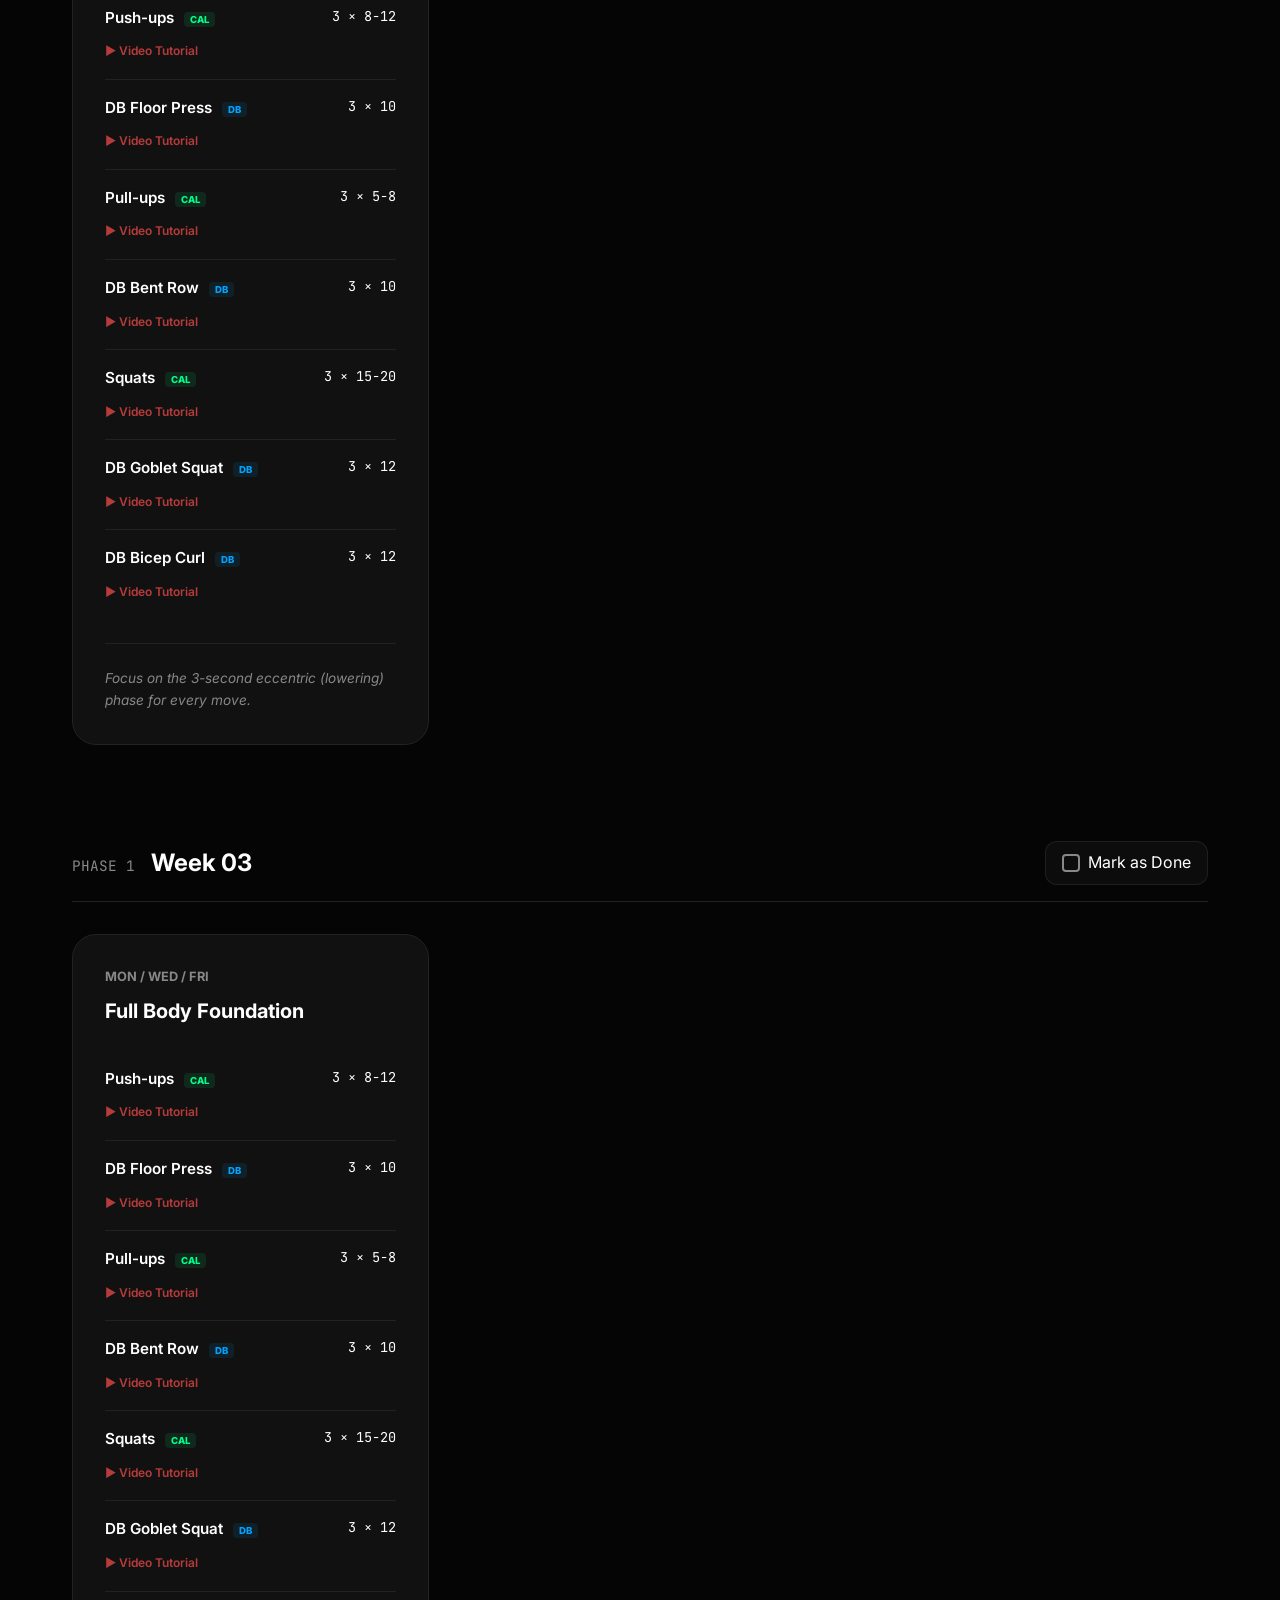
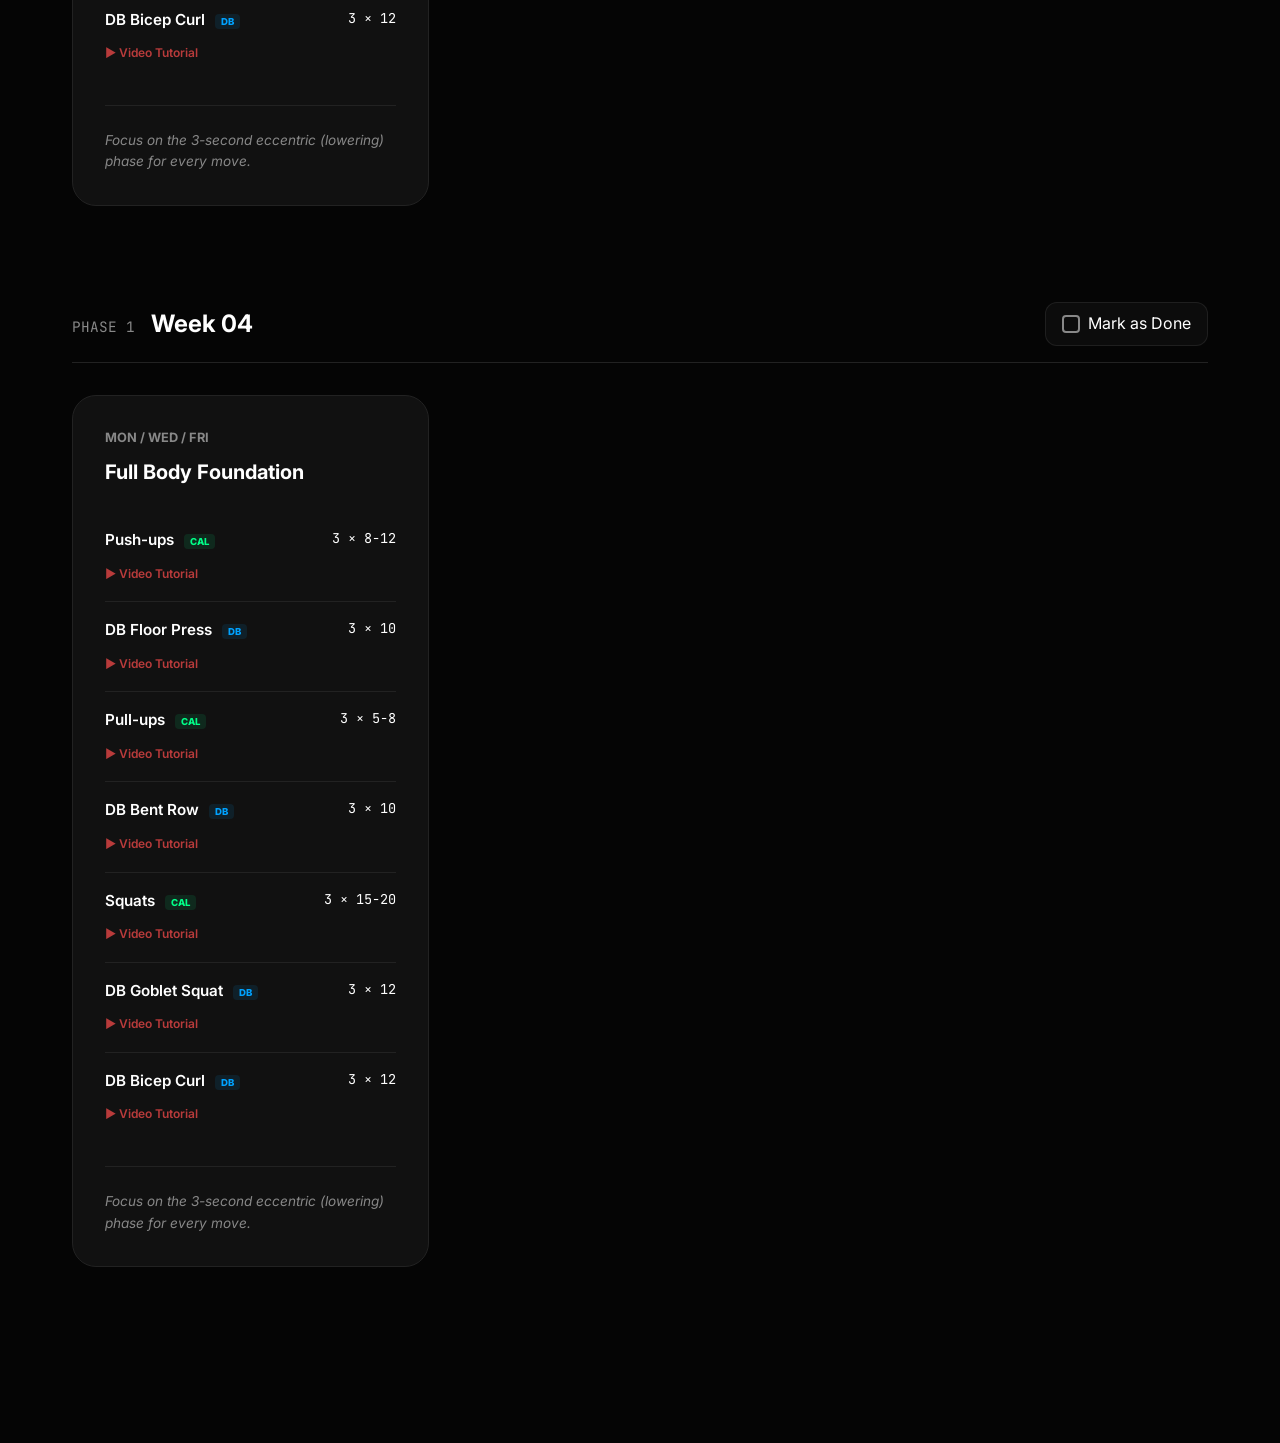
==== commit c3dc4b03: "Add week completion tracking with persistence" ====
--- a/index.html
+++ b/index.html
@@ -17,6 +17,7 @@
             --border: #222222;
             --cal-accent: #00ff88;
             --db-accent: #00a2ff;
+            --completed-accent: #00ff88;
             --glass: rgba(255, 255, 255, 0.03);
             --glass-border: rgba(255, 255, 255, 0.08);
         }
@@ -119,13 +120,24 @@
             transform: translateY(0);
         }
 
+        .week-section.completed {
+            opacity: 0.5;
+        }
+
         .week-header {
             display: flex;
-            align-items: baseline;
+            align-items: center;
+            justify-content: space-between;
             gap: 1rem;
             margin-bottom: 2rem;
             border-bottom: 1px solid var(--border);
             padding-bottom: 1rem;
+        }
+
+        .week-info {
+            display: flex;
+            align-items: baseline;
+            gap: 1rem;
         }
 
         .week-number {
@@ -138,6 +150,56 @@
         .week-title {
             font-size: 1.5rem;
             font-weight: 700;
+        }
+
+        /* Completion Toggle */
+        .completion-toggle {
+            display: flex;
+            align-items: center;
+            gap: 0.5rem;
+            cursor: pointer;
+            padding: 0.5rem 1rem;
+            border-radius: 12px;
+            background: var(--glass);
+            border: 1px solid var(--glass-border);
+            transition: all 0.3s ease;
+        }
+
+        .completion-toggle:hover {
+            background: rgba(255, 255, 255, 0.08);
+        }
+
+        .completion-toggle.active {
+            background: rgba(0, 255, 136, 0.1);
+            border-color: var(--completed-accent);
+            color: var(--completed-accent);
+        }
+
+        .checkbox {
+            width: 18px;
+            height: 18px;
+            border: 2px solid var(--accent-muted);
+            border-radius: 4px;
+            display: flex;
+            align-items: center;
+            justify-content: center;
+            transition: all 0.3s ease;
+        }
+
+        .active .checkbox {
+            background: var(--completed-accent);
+            border-color: var(--completed-accent);
+        }
+
+        .checkbox::after {
+            content: '✓';
+            font-size: 12px;
+            color: var(--bg);
+            display: none;
+        }
+
+        .active .checkbox::after {
+            display: block;
         }
 
         /* Day Cards */
@@ -246,6 +308,8 @@
             .content-grid { padding: 0 1.5rem; }
             .day-grid { grid-template-columns: 1fr; }
             .day-card { padding: 1.5rem; }
+            .week-header { flex-direction: column; align-items: flex-start; gap: 1rem; }
+            .completion-toggle { width: 100%; justify-content: center; }
         }
     </style>
 </head>
@@ -271,6 +335,7 @@
 <script>
 const DB = "db";
 const CAL = "cal";
+const STORAGE_KEY = "genesis_progress_v2";
 
 const programData = [
     {
@@ -354,14 +419,34 @@
     }
 ];
 
+let progress = JSON.parse(localStorage.getItem(STORAGE_KEY)) || {};
+
+function saveProgress() {
+    localStorage.setItem(STORAGE_KEY, JSON.stringify(progress));
+}
+
+function toggleWeek(wkNum) {
+    progress[wkNum] = !progress[wkNum];
+    saveProgress();
+    
+    const section = document.querySelector(`[data-week="${wkNum}"]`);
+    const toggle = section.querySelector('.completion-toggle');
+    
+    section.classList.toggle('completed', progress[wkNum]);
+    toggle.classList.toggle('active', progress[wkNum]);
+    toggle.querySelector('span').innerText = progress[wkNum] ? 'Completed' : 'Mark as Done';
+}
+
 function renderMonth(monthIdx) {
     const main = document.getElementById('main-content');
     const data = programData[monthIdx];
     main.innerHTML = '';
 
     data.weeks.forEach(wkNum => {
+        const isCompleted = progress[wkNum] || false;
         const weekSection = document.createElement('section');
-        weekSection.className = 'week-section';
+        weekSection.className = `week-section ${isCompleted ? 'completed' : ''}`;
+        weekSection.setAttribute('data-week', wkNum);
         
         let dayHtml = '';
         data.days.forEach(day => {
@@ -390,8 +475,14 @@
 
         weekSection.innerHTML = `
             <div class="week-header">
-                <span class="week-number">Phase ${monthIdx + 1}</span>
-                <h2 class="week-title">Week ${wkNum < 10 ? '0' + wkNum : wkNum}</h2>
+                <div class="week-info">
+                    <span class="week-number">Phase ${monthIdx + 1}</span>
+                    <h2 class="week-title">Week ${wkNum < 10 ? '0' + wkNum : wkNum}</h2>
+                </div>
+                <div class="completion-toggle ${isCompleted ? 'active' : ''}" onclick="toggleWeek(${wkNum})">
+                    <div class="checkbox"></div>
+                    <span>${isCompleted ? 'Completed' : 'Mark as Done'}</span>
+                </div>
             </div>
             <div class="day-grid">${dayHtml}</div>
         `;
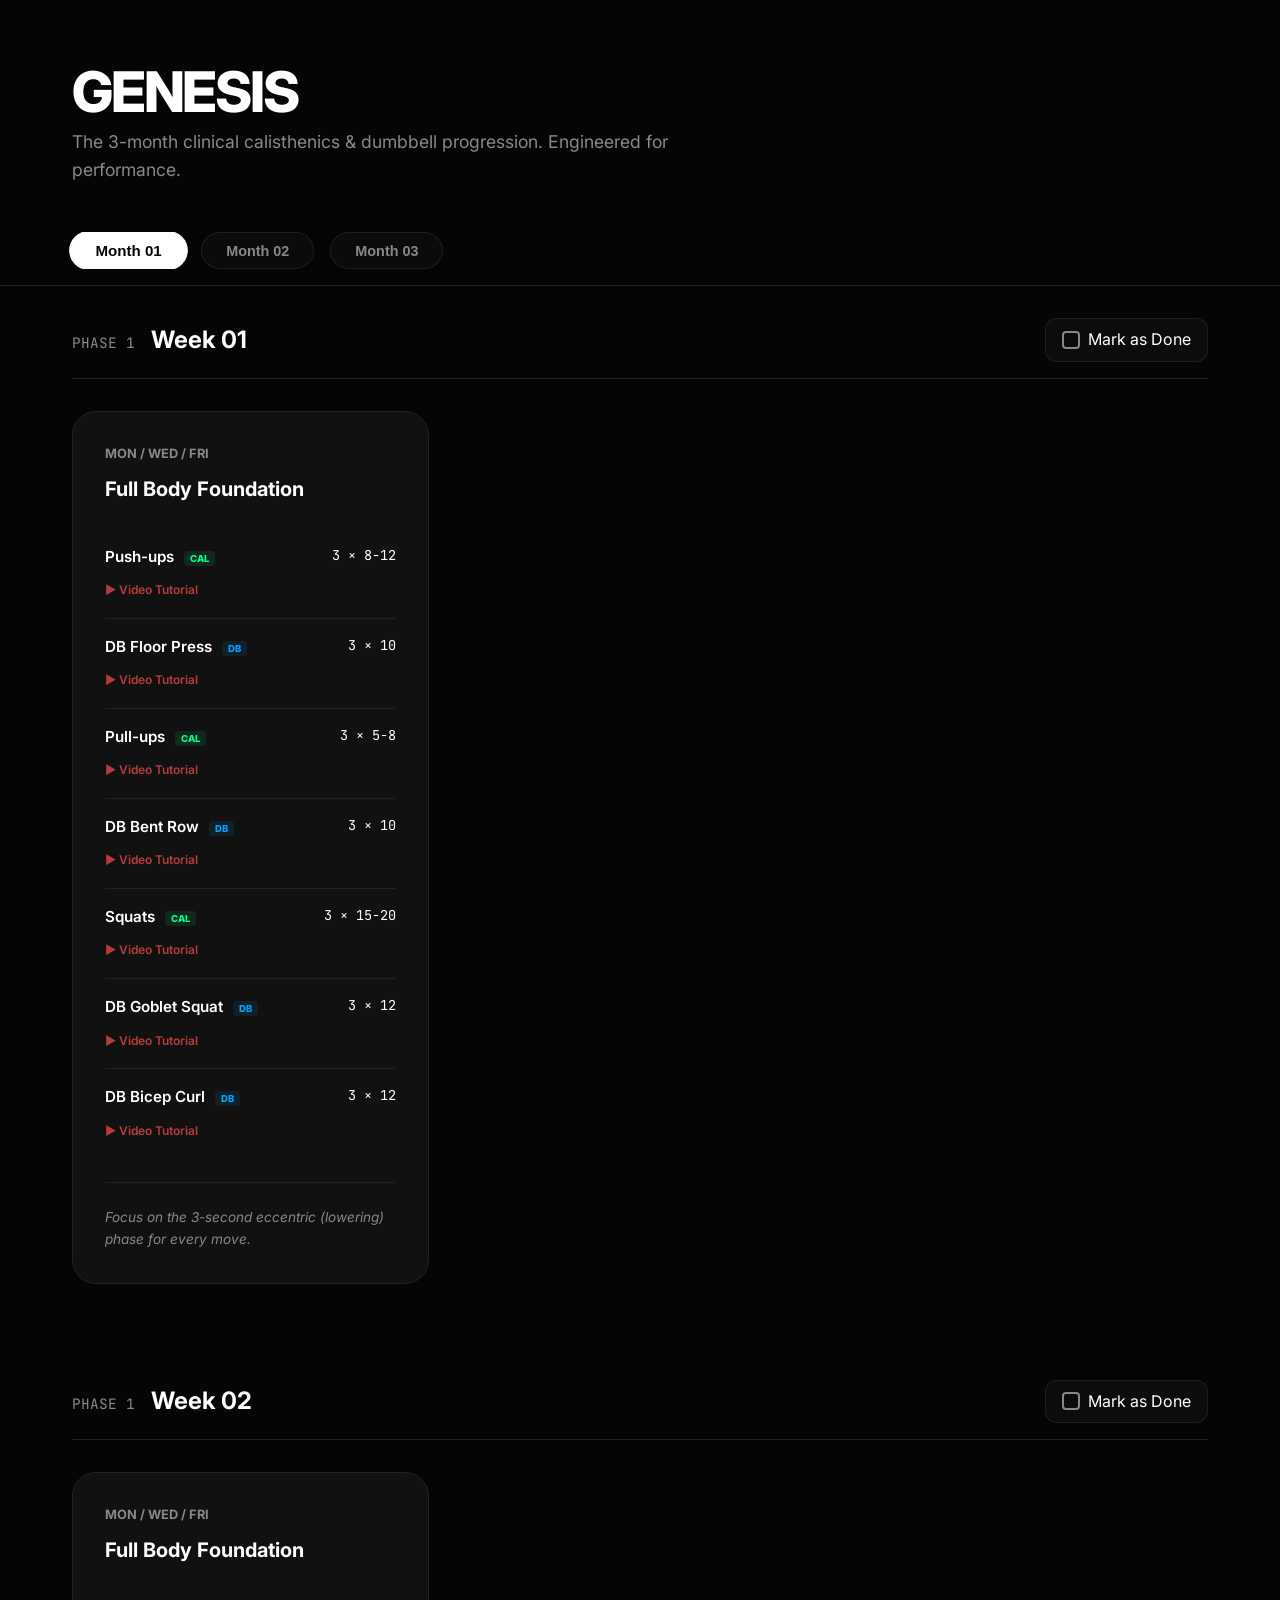
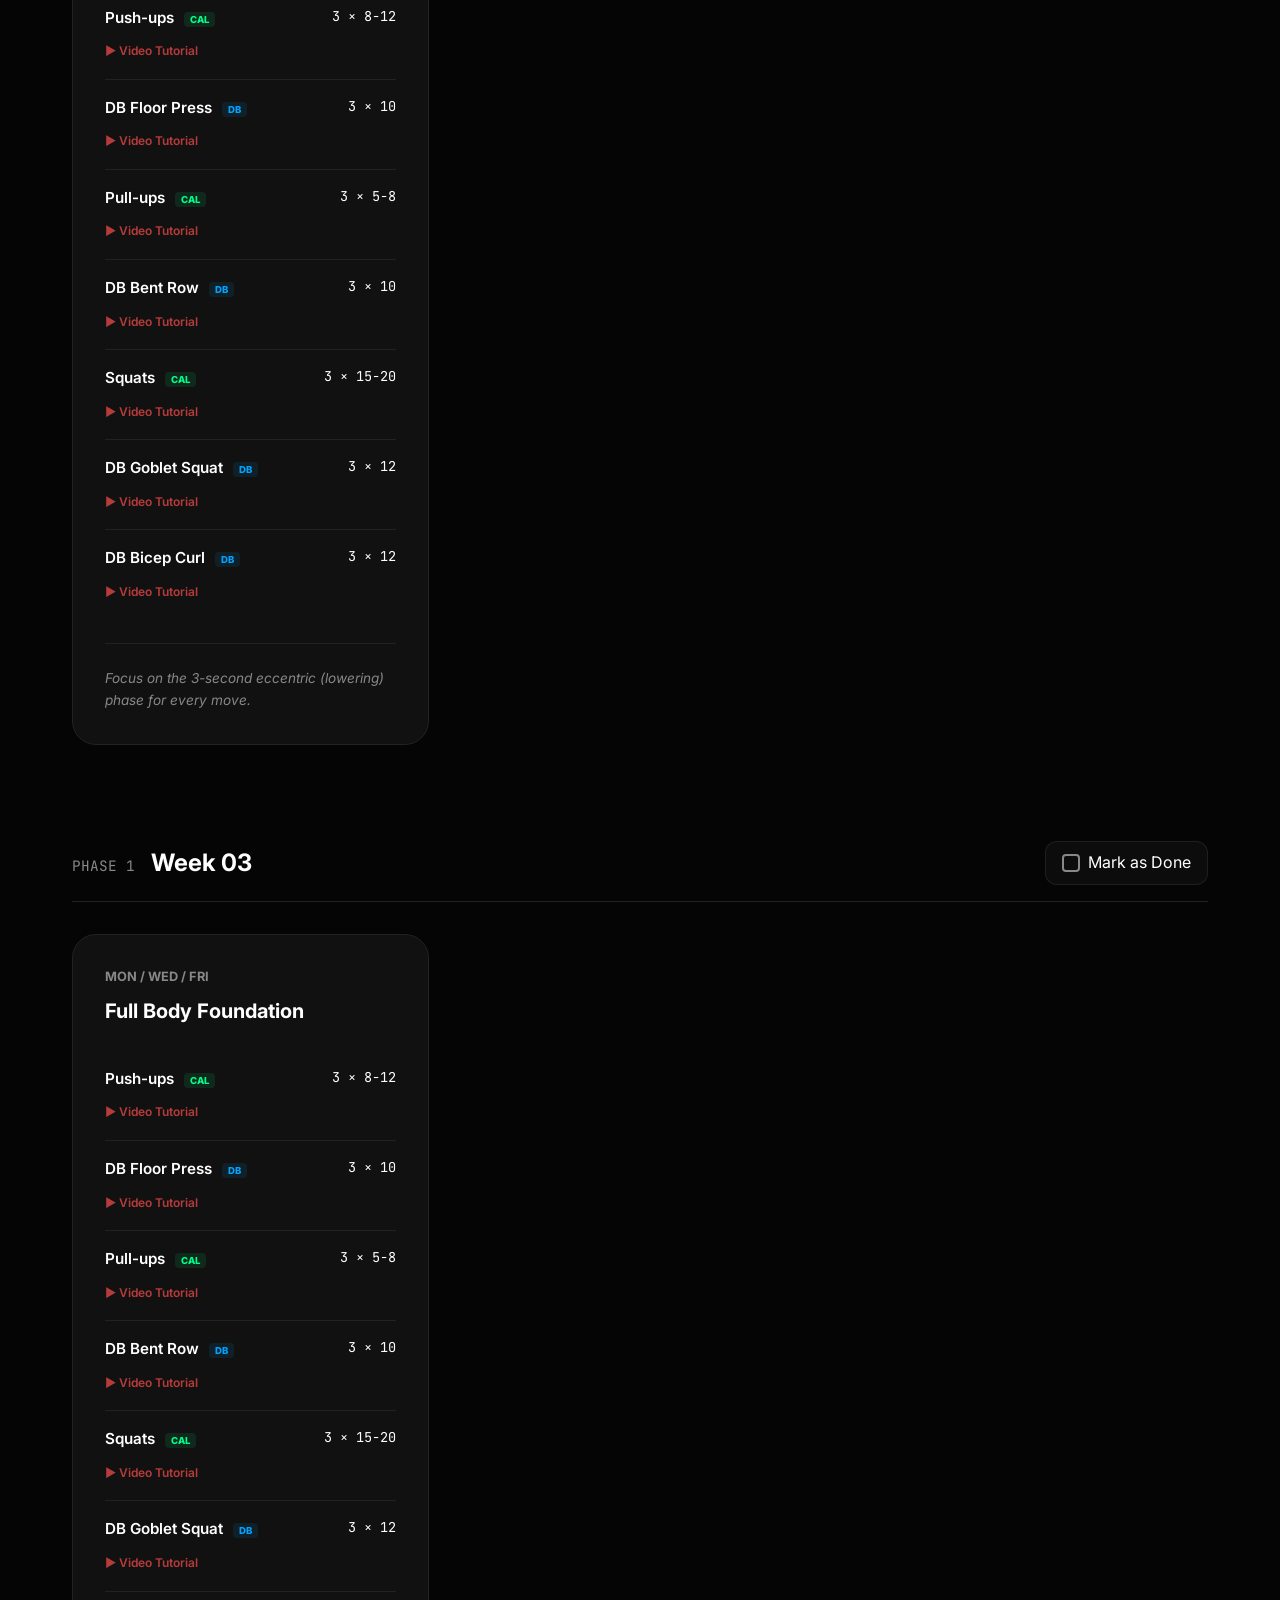
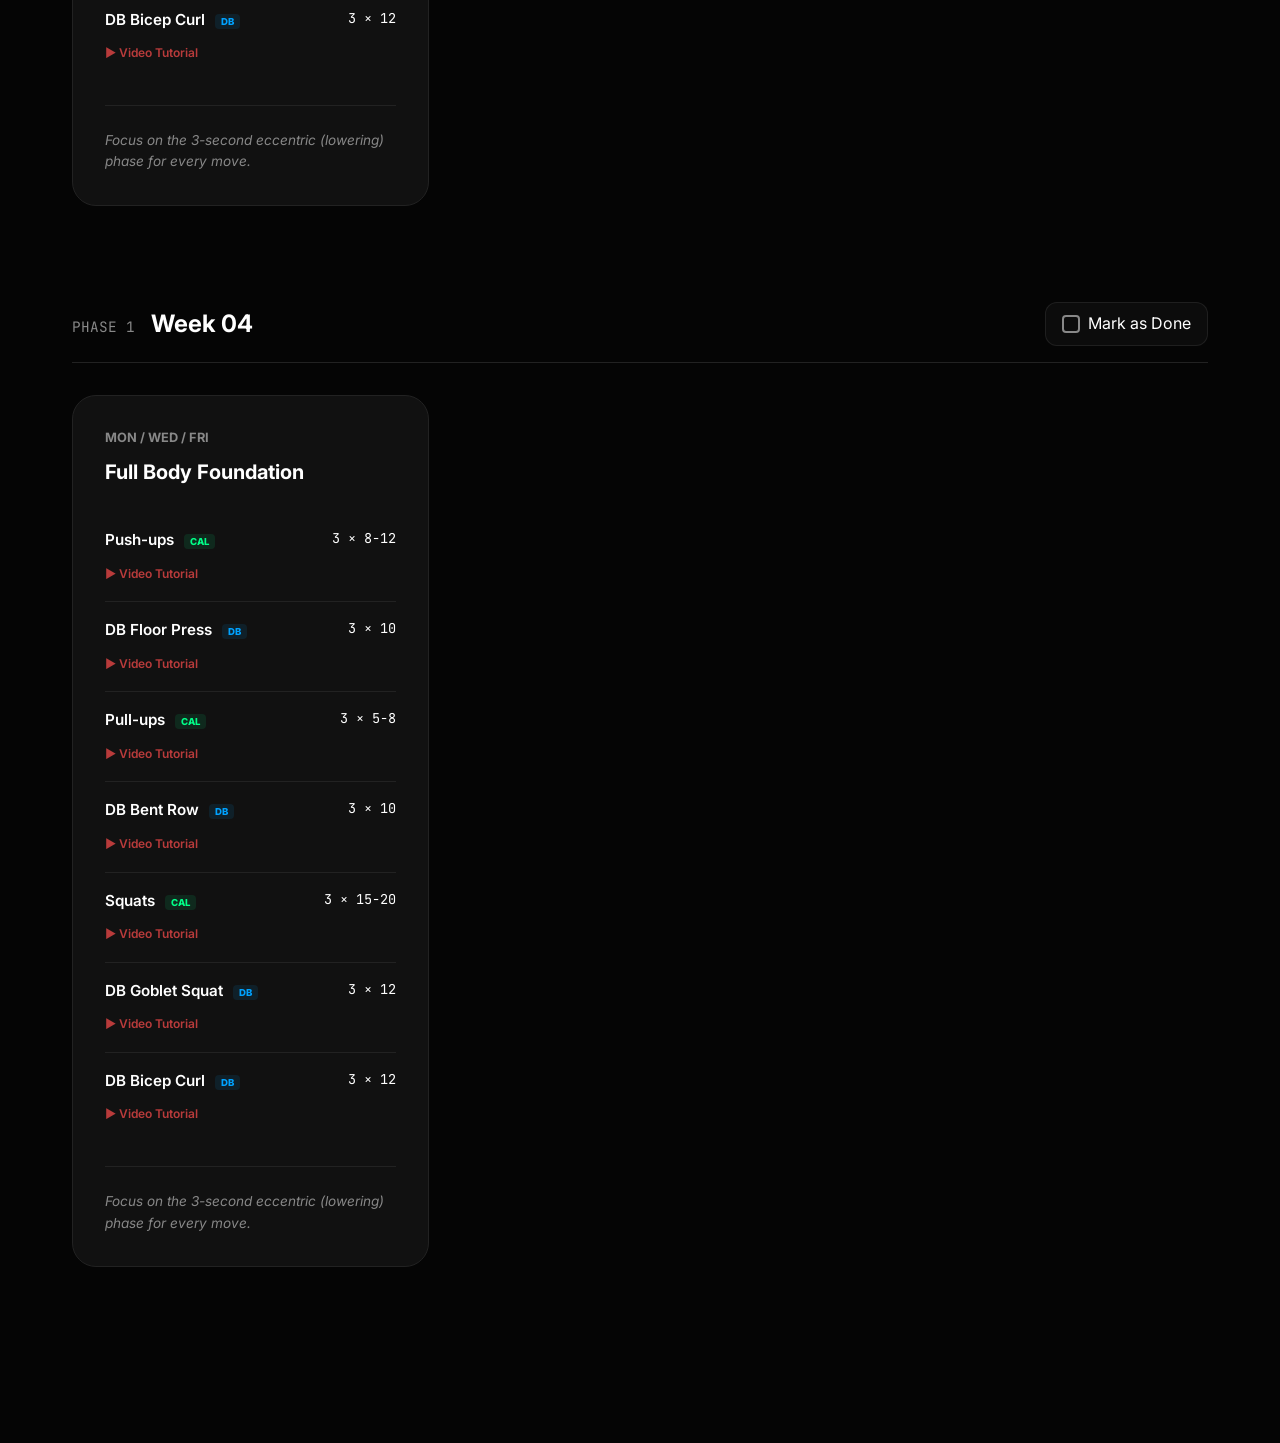
==== commit 059f325a: "Optimize mobile UI for spaciousness and touch targets" ====
--- a/index.html
+++ b/index.html
@@ -304,12 +304,30 @@
         }
 
         @media (max-width: 600px) {
-            .hero { padding: 3rem 1.5rem 1.5rem; }
+            .hero { padding: 4rem 1.5rem 2rem; }
             .content-grid { padding: 0 1.5rem; }
-            .day-grid { grid-template-columns: 1fr; }
-            .day-card { padding: 1.5rem; }
-            .week-header { flex-direction: column; align-items: flex-start; gap: 1rem; }
-            .completion-toggle { width: 100%; justify-content: center; }
+            .week-section { margin-bottom: 5rem; }
+            .day-grid { grid-template-columns: 1fr; gap: 2.5rem; }
+            .day-card { padding: 2.5rem 2rem; border-radius: 32px; }
+            .week-header { 
+                flex-direction: column; 
+                align-items: flex-start; 
+                gap: 1.5rem; 
+                margin-bottom: 2.5rem;
+                padding-bottom: 1.5rem;
+            }
+            .completion-toggle { 
+                width: 100%; 
+                justify-content: center; 
+                padding: 1rem;
+                font-size: 1rem;
+                border-radius: 16px;
+            }
+            .nav-container { padding: 0 1.5rem; gap: 0.8rem; }
+            .nav-btn { padding: 0.8rem 1.8rem; font-size: 0.95rem; }
+            .hero h1 { font-size: 2.8rem; }
+            .day-name { font-size: 1.5rem; margin-bottom: 2rem; }
+            .exercise-item { padding: 1.25rem 0; }
         }
     </style>
 </head>
